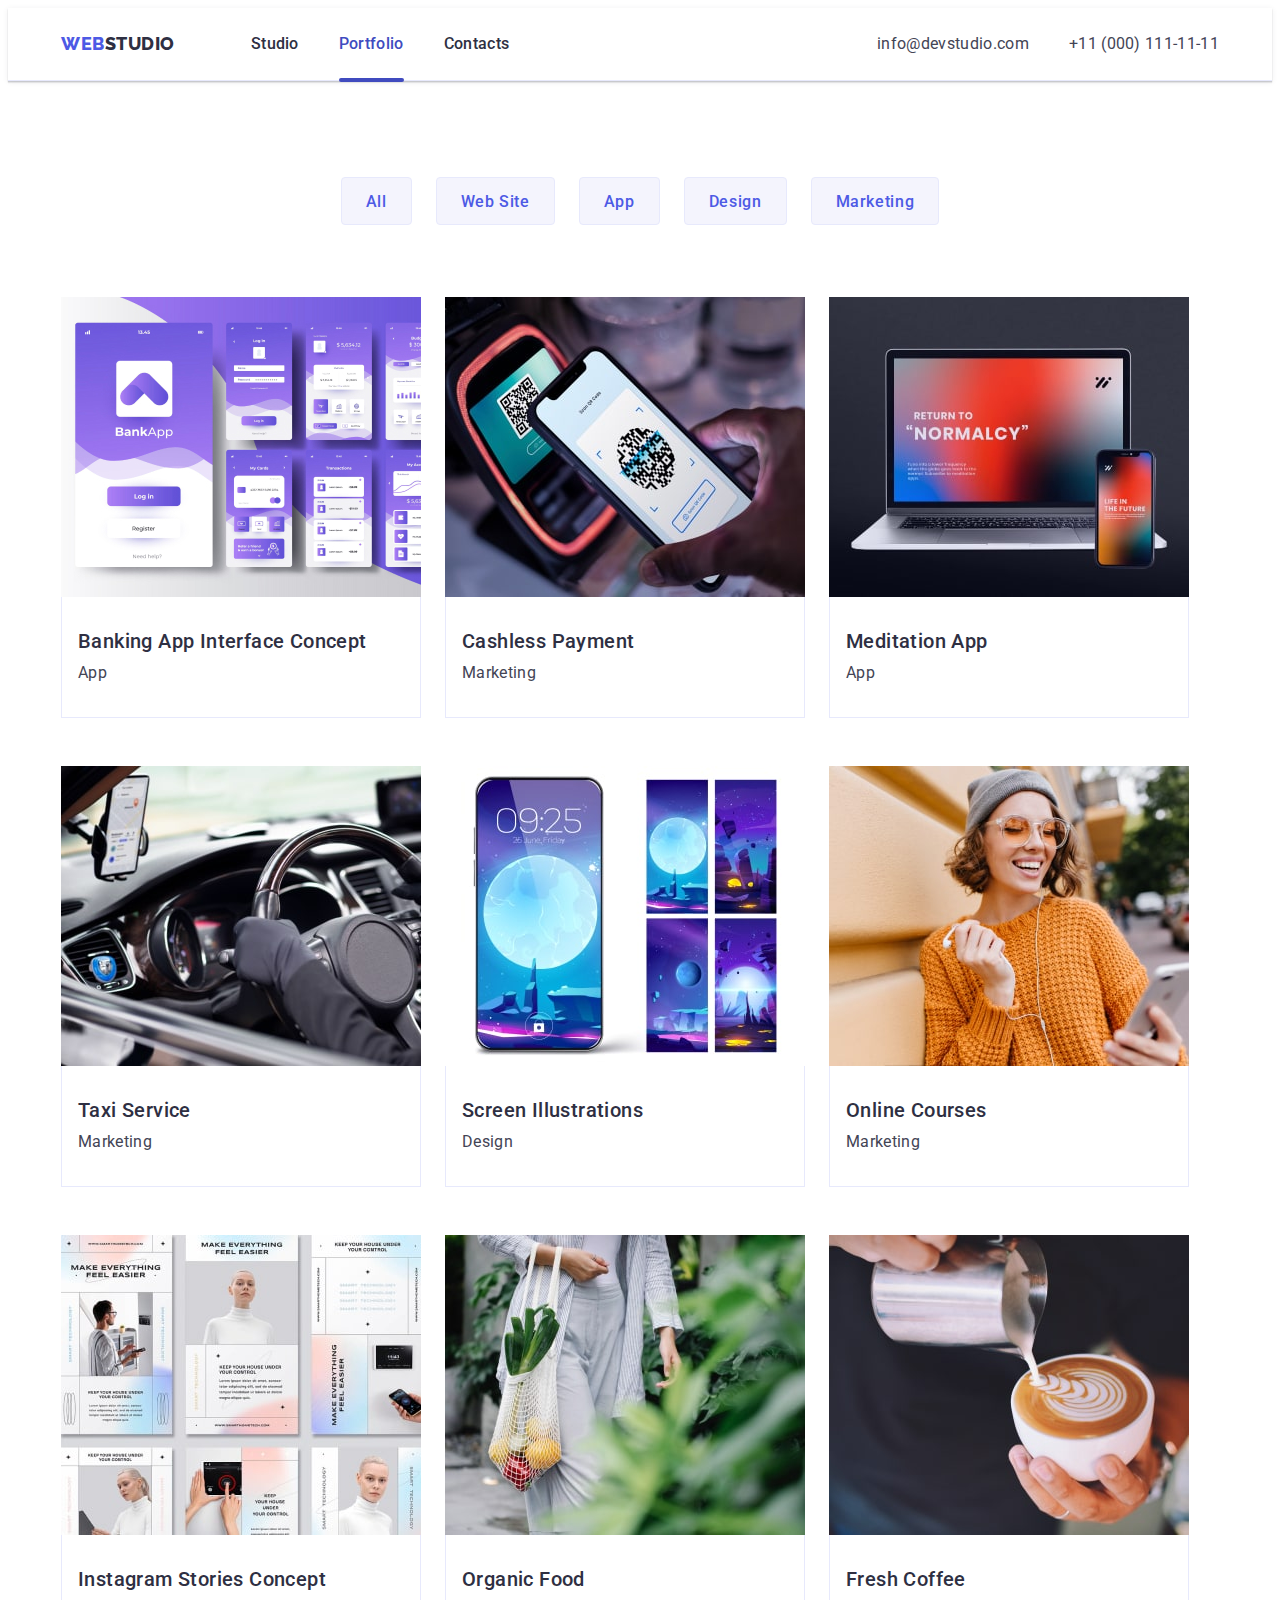
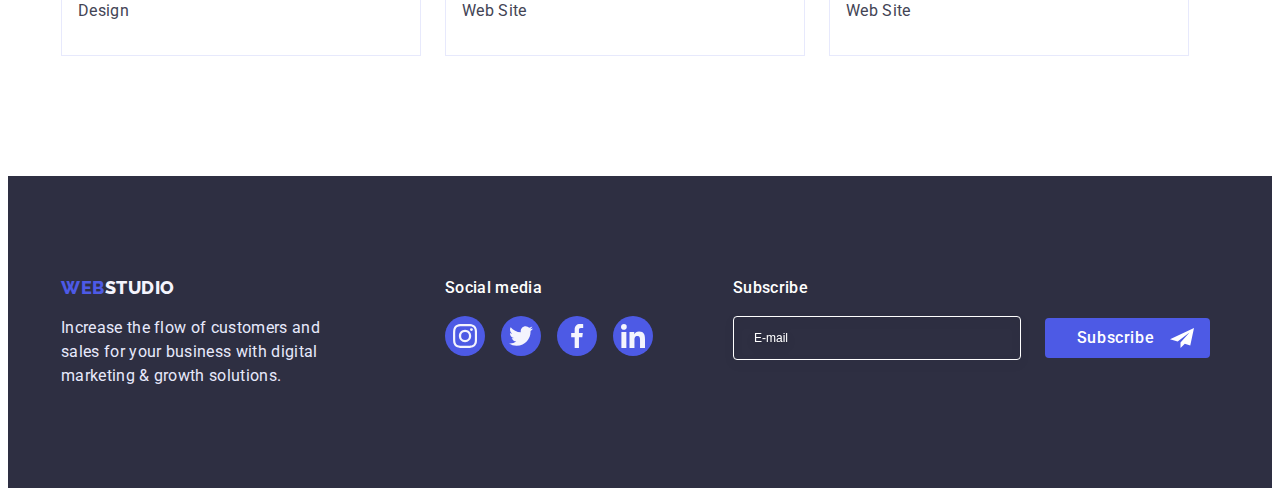
==== portfolio.html @ 446addfe "Initial commit" ====
<!DOCTYPE html>
<html lang="en">
<meta charset="UTF-8">
<meta http-equiv="X-UA-Compatible" content="IE=edge">
<meta name="viewport" content="width=device-width, initial-scale=1.0">
<link rel="preconnect" href="https://fonts.googleapis.com">
<link rel="preconnect" href="https://fonts.gstatic.com" crossorigin>
<link href="https://fonts.googleapis.com/css2?family=Raleway:wght@800&family=Roboto:wght@400;500;700;900&display=swap"
    rel="stylesheet">
<link rel="stylesheet" href="https://cdnjs.cloudflare.com/ajax/libs/modern-normalize/1.1.0/modern-normalize.min.css"
    integrity="sha512-wpPYUAdjBVSE4KJnH1VR1HeZfpl1ub8YT/NKx4PuQ5NmX2tKuGu6U/JRp5y+Y8XG2tV+wKQpNHVUX03MfMFn9Q=="
    crossorigin="anonymous" referrerpolicy="no-referrer" />
<link rel="stylesheet" href="./css/styles.css">
<title>Document</title>
</head>
<body>

<!-- HEADER -->
<header class="header">
    <div class="container header-container">
        <nav class="header-nav">
            <a class="header-logo link" href="./index.html">Web<span class="header-logo-hi">Studio</span></a>
            <ul class="header-list list">
                <li><a class="header-item link" href="./index.html">Studio</a> </li>
                <li><a class="header-item current color link" href="./portfolio.html">Portfolio</a> </li>
                <li><a class="header-item link" href="">Contacts</a> </li>
            </ul>
        </nav>

        <address class="header-address">
            <ul class="header-address-link list">
                <li><a class="header-item-adress link" href="mailto:info@devstudio.com">info@devstudio.com</a></li>
                <li><a class="header-item-adress link" href="tel:+110001111111">+11 (000) 111-11-11</a></li>
            </ul>
        </address>
    </div>
</header>
    <main>
        <section class="portfolio"> 
            <div class="container">
            <h1 class="visually-hidden">Portfolio</h1>
        
<!-- BUTTON PORTFOLIO -->
            <ul class="filter-but  list">
                <li><button class="portfolio-button" type="button">All</button></li>
                <li><button class="portfolio-button" type="button">Web Site</button></li>
                <li><button class="portfolio-button" type="button">App</button></li>
                <li><button class="portfolio-button" type="button">Design</button></li>
                <li><button class="portfolio-button" type="button">Marketing</button></li>
            </uL>
   
<!-- SECTION PORTFOLIO  -->
            <ul class="section-portfolio  list">
                <li class="portfolio-list">
                    <a href="#" class="portfolio-cards-link link">
                        <div class="portfolio-wrap">
                            <img src="./images/portfolio/banking_app.jpg" alt="Banking App" width="360" height="300">
                                <p class="portfolio-cover-text">
                                    14 Stylish and User-Friendly App Design Concepts · Task Manager App · Calorie Tracker App · Exotic Fruit Ecommerce
                                    App ·
                                    Cloud Storage App
                                </p>
                        </div>
                        <div class="portfolio-cards">
                            <h2 class="portfolio-sub subtitle">Banking App Interface Concept</h2>
                            <p class="portfolio-txt text">App</p>
                            </div>
                    </a>
                </li>
                <li class="portfolio-list">
                    <a href="#" class="portfolio-cards-link link">
                        <div class="portfolio-wrap">
                            <img src="./images/portfolio/cashless.jpg" alt="Cashless Payment" width="360" height="300">
                                <p class="portfolio-cover-text">
                                    14 Stylish and User-Friendly App Design Concepts · Task Manager App · Calorie Tracker App · Exotic Fruit Ecommerce
                                    App ·
                                    Cloud Storage App
                                </p>
                        </div>
                        <div class="portfolio-cards">
                            <h2 class="portfolio-sub subtitle">Cashless Payment</h2>
                            <p class="portfolio-txt text">Marketing</p>
                        </div>
                    </a>
                </li>
                <li class="portfolio-list">
                    <a href="#" class="portfolio-cards-link link">
                        <div class="portfolio-wrap">
                    <img src="./images/portfolio/meditaion_app.jpg" alt="Meditation App" width="360" height="300">
                    <p class="portfolio-cover-text">
                        14 Stylish and User-Friendly App Design Concepts · Task Manager App · Calorie Tracker App · Exotic Fruit Ecommerce
                        App ·
                        Cloud Storage App
                    </p>
                    </div>
                    <div class="portfolio-cards">
                    <h2 class="portfolio-sub subtitle">Meditation App</h2> 
                    <p class="portfolio-txt text">App</p>
                    </div>
                    </a>
                </li>
                <li class="portfolio-list">
                    <a href="#" class="portfolio-cards-link link">
                        <div class="portfolio-wrap">
                    <img src="./images/portfolio/taxi_service.jpg" alt="Taxi Service" width="360" height="300">
                    <p class="portfolio-cover-text">
                        14 Stylish and User-Friendly App Design Concepts · Task Manager App · Calorie Tracker App · Exotic Fruit Ecommerce
                        App ·
                        Cloud Storage App
                    </p>
                    </div>
                    <div class="portfolio-cards">
                    <h2 class="portfolio-sub subtitle">Taxi Service</h2>
                    <p class="portfolio-txt text">Marketing</p>
                    </div>
                    </a>
                </li>
                <li class="portfolio-list">
                    <a href="#" class="portfolio-cards-link link">
                        <div class="portfolio-wrap">
                    <img src="./images/portfolio/screen_lllustrations.jpg" alt="Screen Illustrations" width="360" height="300">
                    <p class="portfolio-cover-text">
                        14 Stylish and User-Friendly App Design Concepts · Task Manager App · Calorie Tracker App · Exotic Fruit Ecommerce
                        App ·
                        Cloud Storage App
                    </p>
                    </div>
                    <div class="portfolio-cards">
                    <h2 class="portfolio-sub subtitle">Screen Illustrations</h2>
                    <p class="portfolio-txt text">Design</p>
                    </div>
                    </a>
                </li>
                <li class="portfolio-list">
                    <a href="#" class="portfolio-cards-link link">
                        <div class="portfolio-wrap">
                    <img src="./images/portfolio/online_courses.jpg" alt="Online Courses" width="360" height="300">
                    <p class="portfolio-cover-text">
                        14 Stylish and User-Friendly App Design Concepts · Task Manager App · Calorie Tracker App · Exotic Fruit Ecommerce
                        App ·
                        Cloud Storage App
                    </p>
                    </div>
                    <div class="portfolio-cards">
                    <h2 class="portfolio-sub subtitle">Online Courses</h2>
                    <p class="portfolio-txt text">Marketing</p>
                    </div>
                    </a>
                </li>
                <li class="portfolio-list">
                    <a href="#" class="portfolio-cards-link link">
                        <div class="portfolio-wrap">
                    <img src="./images/portfolio/instagram_stories.jpg" alt="Instagram Stories" width="360" height="300">
                    <p class="portfolio-cover-text">
                        14 Stylish and User-Friendly App Design Concepts · Task Manager App · Calorie Tracker App · Exotic Fruit Ecommerce
                        App ·
                        Cloud Storage App
                    </p>
                    </div>
                    <div class="portfolio-cards">
                    <h2 class="portfolio-sub subtitle">Instagram Stories Concept</h2>
                    <p class="portfolio-txt text">Design</p>
                    </div>
                    </a>
                </li>
                <li class="portfolio-list">
                    <a href="#" class="portfolio-cards-link link">
                        <div class="portfolio-wrap">
                    <img src="./images/portfolio/organic_food.jpg" alt="Organic Food" width="360" height="300">
                    <p class="portfolio-cover-text">
                        14 Stylish and User-Friendly App Design Concepts · Task Manager App · Calorie Tracker App · Exotic Fruit Ecommerce
                        App ·
                        Cloud Storage App
                    </p>
                    </div>
                    <div class="portfolio-cards">
                    <h2 class="portfolio-sub subtitle">Organic Food</h2>
                    <p class="portfolio-txt text">Web Site</p>
                    </div>
                    </a>
                </li>
                <li class="portfolio-list">
                    <a href="#" class="portfolio-cards-link link">
                        <div class="portfolio-wrap">
                    <img src="./images/portfolio/fresh_coffee.jpg" alt="Fresh Coffee" width="360" height="300">
                    <p class="portfolio-cover-text">
                        14 Stylish and User-Friendly App Design Concepts · Task Manager App · Calorie Tracker App · Exotic Fruit Ecommerce
                        App ·
                        Cloud Storage App
                    </p>
                    </div>
                    <div class="portfolio-cards">
                    <h2 class="portfolio-sub subtitle">Fresh Coffee</h2>
                    <p class="portfolio-txt text">Web Site</p>
                    </div>
                    </a>
                </li>
            </ul>
        </div>
    </section>
    </main>

<!-- FOOTER -->
<footer class="footer link ">
    <section class="footer-list container">
        <div class="footer-left">
            <a class="footer-logo link" href="./index.html">Web<span class="footer-logo-hi">Studio</span></a>
            <p class="footer-text">Increase the flow of customers and sales for your business with digital marketing &
                growth solutions.</p>
        </div>

        <div class="footer-soc">
            <h3 class="footer-soc-taitel subtitle"> Social media </h3>
            <ul class="footer-soc-list list">
                <li class="footer-soc-item">
                    <a href="" class="footer-soc-link link">
                        <svg width="24" height="24" class="footer-soc-icon">
                            <use href="./images/svg/symbol-defs.svg#icon-instagram"></use>
                        </svg>
                    </a>
                </li>
                <li class="footer-soc-item">
                    <a href="" class="footer-soc-link link">
                        <svg width="24" height="24" class="footer-soc-icon">
                            <use href="./images/svg/symbol-defs.svg#icon-twitter"></use>
                        </svg>
                    </a>
                </li>
                <li class="footer-soc-item">
                    <a href="" class="footer-soc-link link">
                        <svg width="24" height="24" class="footer-soc-icon">
                            <use href="./images/svg/symbol-defs.svg#icon-facebook"></use>
                        </svg>
                    </a>
                </li>
                <li class="footer-soc-item">
                    <a href="" class="footer-soc-link link">
                        <svg width="24" height="24" class="footer-soc-icon">
                            <use href="./images/svg/symbol-defs.svg#icon-linkedin"></use>
                        </svg>
                    </a>
                </li>
            </ul>
        </div>

        <div class="footer-subscribe">
            <h3 class="footer-soc-taitel subtitle"> Subscribe </h3>
            <form class="footer-form">
                <input class="footer-input" type="email" name="email" placeholder="E-mail" />

                <button class="footer-btn-sub" type="button">Subscribe
                    <svg width="24" height="24" class="footer-sub-icon">
                        <use href="./images/svg/symbol-defs.svg#icon-Subscribe"></use>
                    </svg>

                </button>
            </form>
        </div>
    </section>
</footer>

</body>
</html>
---- css/styles.css ----
:root{
    --tex-color:#434455;
    --title-color:#2e2f42;
    --background-color: #FFFFFF;
    --hero-titel: #FFFFFF;
    --portfolio-bg-focus: #FFFFFF;
    --hero-bg-text: #FFFFFF;
    --subtitle-color: #2e2f42;
    --header-logo-hi: #2e2f42;
    --header-item: #2e2f42;
    --background-color-hero: #2e2f42;
    --background-color-footer: #2e2f42;
    --ocean-color: #404bbf;
    --iris-color: #4D5AE5;
    --cornflower: #E7E9FC;
    --cloud: #f4f4fd;

}

.container{
    width: 1158px;
    padding-left: 15px;
    padding-right: 15px;
    margin: 0 auto;
}

h1,
h2,
h3,
h4,
h5,
h6,
p {
    margin: 0;
}

img {
    display: block;
    max-width: 100%;
    height: auto;
}

ul {
    margin: 0;
    padding-left: 0;
}

.visually-hidden {
    position: absolute;
    width: 1px;
    height: 1px;
    margin: -1px;
    border: 0;
    padding: 0;
    white-space: nowrap;
    clip-path: inset(100%);
    clip: rect(0 0 0 0);
    overflow: hidden;
}


body {
    font-family: 'Roboto', sans-serif;
    color: var(--tex-color);
    background-color: var(--background-color);    
}

/************ WEB SAITE ************/

/*********** STYLES TEXT***********/
.subtitle {
    font-weight: 500;
    font-size: 20px;
    line-height: 1.2;
    letter-spacing: 0.02em;
    color:var(--subtitle-color);
}

/* ПАРАГРАФ!!! */
.text { 
    font-size: 16px;
    line-height: 24px;
    letter-spacing: 0.02em;
    color: #434455;
}
/* ****** */

/* ЗАГОЛОВОК */
.title {
    font-weight: 700;
    font-size: 36px;
    line-height: 1.11;
    text-align: center;
    letter-spacing: 0.02em;
    text-transform: capitalize;
    color: var(--title-color);
}
/* ****** */

.list {
    list-style: none;
    display: flex;
    align-items: center;
}

.link {
    color: inherit;
    text-decoration: none;
}


/*********** HEADER ***********/
.header{
    padding-top: 24px;
    padding-bottom: 24px;
    border-bottom: 1px solid var(--cornflower);
    box-shadow: 0px 2px 1px rgba(46, 47, 66, 0.08), 0px 1px 1px rgba(46, 47, 66, 0.16), 0px 1px 6px rgba(46, 47, 66, 0.08);
}
.header-container {
    display: flex;
    align-items: center;
}
.header-list{
    gap: 40px;
}

.header-nav {
    display: flex;
    align-items: center;
    margin-right: auto;
}

.header-logo{
    margin-right: 76px;
}

.header-logo { 
    font-family: "Raleway", sans-serif;
    font-weight: 800;
    font-size: 18px;
    line-height: 1.33;
    letter-spacing: 0.03em;
    text-transform: uppercase;
    color: var(--iris-color);
    text-decoration: none;
}


.header-logo-hi {
    color: var(--header-logo-hi)
}
.header-item::after {
    content: "";
    position: absolute;
    top: 44px;
    left: 0;
    height: 4px;
    width: 100%;
    background-color: var(--ocean-color);
    border-radius: 2px;
    transform: scaleX(0);
    
    transition: 250ms cubic-bezier(0.4, 0, 0.2, 1);
}

.header-item {
    font-weight: 500;
    font-size: 16px;
    line-height: 1.5;
    letter-spacing: 0.02em;
    color: var(--header-item);
    position: relative;
    transition: color 250ms cubic-bezier(0.4, 0, 0.2, 1);
}

.header-item:hover::after,
.header-item:focus::after {
    transform: scaleX(1);
    transition: 250ms cubic-bezier(0.4, 0, 0.2, 1);
}
/* !!!!!!!!!!!!!!!!!!!!!!!!! */

.header-item:hover,
.header-item:focus {
    color: var(--ocean-color);

}
.header-item.current::after{
    transform: scaleX(1);
}

.header-item.color {
    color:var(--ocean-color)
}

.header-address {
    font-style: normal;
    color: var(--tex-color);
}

.header-item-adress{
    font-size: 16px;
    line-height: 1.5;
    letter-spacing: 0.02em;
    color: var(--tex-color);
    transition: color 250ms cubic-bezier(0.4, 0, 0.2, 1);
}


.header-item-adress:hover,
.header-item-adress:focus {
    font-style: normal;
    color: var(--ocean-color);

}
.header-address-link{
    gap: 40px;
}

/*********** PAGEST INDEX ***********/
/*********** SECTION_1_HERO ***********/

.hero {
  
    align-items: center;
    justify-content: center;
    background-repeat: no-repeat;
    background-position: center;
    background-size: auto 600px; /* або background-size: contain; */
    width: 100%;
    max-width: 1440px; /* максимальна ширина контейнера */
    margin: 0 auto; /* вирівнювання по центру */
    text-align: center;
    padding-top: 188px;
    padding-bottom: 188px;
    background-image: url(../images/Dark-bg.png), url(../images/people-office.png);
}
.hero-title{
    font-weight: 700;
    font-size: 56px;
    line-height: 1.07;
    text-align: center;
    letter-spacing: 0.02em;
    color: var(--hero-titel);
    
    margin-bottom: 48px;
}
/*********** BUTTON_HERO ***********/
.hero-button{
    display: inline-block;
    border-radius: 4px;
    padding: 16px 32px;
    min-width: 169px;
    min-height: 56px;
    border: 1px solid transparent;
    box-shadow: 0px 4px 4px rgba(0, 0, 0, 0.15);

    background-color: var(--iris-color);
    cursor: pointer;
    font-family: inherit;
    font-style: normal;
    font-weight: 500;
    font-size: 16px;
    line-height: 1.5;
    letter-spacing: 0.04em;
    color: var(--hero-bg-text);
    transition: background-color 250ms cubic-bezier(0.4, 0, 0.2, 1);
}

.hero-button:hover,
.hero-button:focus { 
    background-color: var(--ocean-color);

}


/*********** SECTION_2_STRATEGY ***********/
.strategy{
    padding-top: 120px;  
} 

.strategy-item{
    flex-direction: row;
    flex-basis: calc((100% - 3 * 24) / 4);
}
/*********** icon_strategy ***********/
.strategy-item::before{
    display: block;
    content: "";
    height: 112px;
   
    background-size: 64px;
    background-repeat: no-repeat;
    background-position: center;
    background-color: var(--cloud);
}
.icon-antenna::before{
    background-image: url(../images/svg/antenna.svg);
}
.icon-clock::before{
    background-image:  url(../images/svg/clock.svg);
}

.icon-diagram::before {
    background-image: url(../images/svg/diagram.svg);
}

.icon-astronaut::before {
    background-image: url(../images/svg/astronaut.svg);
}

.strategy-sub{
    min-width: 264px;
    align-items: baseline;
    gap: 24px;  
    margin-top: 8px;
}
.stratrgy-li{
    min-width: 264px;
    align-items: baseline;
    gap: 24px;
}

.strategy-txt{
    margin-top: 8px;
}

/*********** SECTION_3_STRATEGY ***********/
.doing{
    padding-top: 120px;
    padding-bottom: 120px;
}

.doing-list{
    list-style: none;
    margin-top: 72px;
    display: flex;
    gap: 24px;    
}


/*********** SECTION_4_TEAM ***********/
.team{
    background-color: var(--cloud);
    padding-top: 120px;
    padding-bottom: 120px;    
}

.team-company{
    margin-top: 72px;
    display: flex;
    gap: 24px;
    align-items: baseline;
    
}

.team-people{
    background-color: var(--background-color);
    text-align: center;
    border-radius: 0px 0px 4px 4px;
    box-shadow: 0px 1px 6px rgba(46, 47, 66, 0.08), 0px 1px 1px rgba(46, 47, 66, 0.16), 0px 2px 1px rgba(46, 47, 66, 0.08);
      
}
.team-item{
    padding-top: 32px;
    padding-bottom: 32px;
}

.team-sub{
    align-items: baseline;
}
.team-tex{
    margin-top: 8px;
    align-items: baseline;
}

.team-soc-list {
    display: flex;
    justify-content: center;
    gap:24px;
    margin-top: 8px;
}

.team-soc-item {
    width: 40px;
    height: 40px;
    
}

.team-soc-link {
    width: 100%;
    height: 100%;
    border-radius: 50%;
    background-color: var(--iris-color);
    display: flex;
    align-items: center;
    justify-content: center;
    transition: background-color 250ms cubic-bezier(0.4, 0, 0.2, 1);
}

.team-soc-link:hover,
.team-soc-link:focus {
    background-color: var(--ocean-color);
    
}

/*********** Customers ***********/
.customers {
    padding-top: 120px;
    padding-bottom: 120px;
}

.customers-list {
    margin-top: 72px;
    display: flex;
    justify-content: center;
    align-items: center;
    gap: 24px;
}


.customers-link {
    display: flex;
    justify-content: center;
    align-items: center;
    width: 100%;
    height: 100%;

    border: 1px solid #8E8F99;
    border-radius: 4px;
    fill: #8E8F99;
    transition: fill 250ms cubic-bezier(0.4, 0, 0.2, 1), 
    border-color 250ms cubic-bezier(0.4, 0, 0.2, 1);
}

.customers-link:hover,
.customers-link:focus {
    border-color: var(--ocean-color);
    fill: var(--ocean-color);
}

.customers-item {
    width: 168px;
    height: 88px;
}


/*********** PAGEST PORTFOLIO ***********/
/*********** BUTTON PORTFOLIO ***********/
.portfolio-filter{
    margin-top: 96px;
   
}
.filter-but{
    
    display: flex;
    justify-content: center;
    align-items: center;
    gap: 24px;
    
}
.portfolio-button {
    font-family: inherit;
    font-style: normal;
    font-weight: 500;
    font-size: 16px;
    line-height: 1.5;
    text-align: center;
    letter-spacing: 0.04em;
    cursor: pointer;
    background-color: var(--cloud);
    color: var(--iris-color);

    padding: 12px 24px;
    height: 48px;
    border: 1px solid var(--cornflower);
    border-radius: 4px;
    transition: background-color 250ms cubic-bezier(0.4, 0, 0.2, 1),
            color 250ms cubic-bezier(0.4, 0, 0.2, 1),
            border-color 250ms cubic-bezier(0.4, 0, 0.2, 1),
            box-shadow 250ms cubic-bezier(0.4, 0, 0.2, 1);
}

.portfolio-button:hover,
.portfolio-button:focus {
    background-color: var(--ocean-color);
    color: var(--portfolio-bg-focus);
    border-color: transparent;
    box-shadow: 0px 3px 1px rgba(0, 0, 0, 0.1), 0px 2px 1px rgba(0, 0, 0, 0.08), 0px 2px 2px rgba(0, 0, 0, 0.12); 
}

/*********** SECTION PORTFOLIO ***********/
.portfolio{
    padding-top: 96px;
    padding-bottom: 120px;  
}

.section-portfolio{
    margin-top: 72px;
    display: flex;
    flex-wrap: wrap;
    row-gap: 48px;
    column-gap: 24px;
}
.portfolio-cards-link {
    display: block;
    transition: box-shadow 250ms cubic-bezier(0.4, 0, 0.2, 1);
}

.portfolio-cards-link:hover .portfolio-cover-text{
    transform: translateY(0);
}


.portfolio-cards-link:hover,
.portfolio-cards-link:focus {
     
    box-shadow: 0px 1px 6px rgba(46, 47, 66, 0.08),
        0px 1px 1px rgba(46, 47, 66, 0.16),
        0px 2px 1px rgba(46, 47, 66, 0.08)
}

.portfolio-cards{
    border-right: 1px solid var(--cornflower);
    border-bottom: 1px solid var(--cornflower);
    border-left: 1px solid var(--cornflower);
    padding: 32px 16px;
    
}

.portfolio-txt{
    margin-top: 8px;
}

.portfolio-wrap{
    position: relative;
    overflow: hidden;
}

.portfolio-cover-text {
    position: absolute;
    width: 360px;
    height: 300px;
    left: 0px;
    top: 0;

    padding-top: 40px;
    padding: 32px;
    font-size: 16px;
    line-height: 1.5;
    color: var(--cloud);
    background-color: var(--iris-color);
    height: 100%;

    transform: translateY(100%);
    transition: transform 250ms cubic-bezier(0.4, 0, 0.2, 1);
}


/*********** FOOTER ***********/
.footer {
    background-color: var(--background-color-footer);
    padding-top: 100px;
    padding-bottom: 100px;
    
}   

.footer-logo {
    font-family: "Raleway", sans-serif;
    font-weight: 800;
    font-size: 18px;
    line-height: 1.33;
    letter-spacing: 0.03em;
    text-transform: uppercase;
    color: var(--iris-color);
}

.footer-text {
    font-size: 16px;
    line-height: 1.5;
    letter-spacing: 0.02em;
    color: var(--cornflower);

    margin-top: 16px;
    width: 264px;
    height: 72px;
}

.footer-logo-hi {
    color: var(--cloud);
}
.footer-list{
    display: flex;
    
}
.footer-soc-taitel{
    font-family: 'Roboto', sans-serif;
    font-style: normal;
    font-weight: 500;
    font-size: 16px;
    line-height: 1.5;
    color: #FFFFFF;
}

.footer-soc{
    margin-left: 120px;
}
/***** footer-subscribe *****/
.footer-subscribe{
    margin-left: 80px; 
}
.footer-form{
    margin-top: 16px;
    display: flex;
    justify-content: center;
    align-items: center;
    gap: 24px;
}

.footer-input {
    width: 264px;
    height: 40px;
    border: 1px solid white;
    border-radius: 4px;
    
    padding-left: 20px;
    font-size: 12px;
    line-height: 2;
    color: white;
    background-color: transparent;
    filter: drop-shadow(0px 4px 4px rgba(0, 0, 0, 0.15));
    outline: transparent;
   
}

.footer-input::placeholder {
    font-size: 12px;
    color: white;
}



.footer-btn-sub{
    display: flex;
        align-items: center;
        justify-content: center;
        gap: 16px;

    border-radius: 4px;
    padding: 8px;
    width: 165px;
    height: 40px;
    padding-left: 24px;
    border: 1px solid transparent;

    font-family: inherit;
    font-style: normal;
    font-weight: 500;
    font-size: 16px;
    line-height: 1.5;
    text-align: center;
    letter-spacing: 0.04em;
    cursor: pointer;

    background-color: var(--iris-color);
    color: white;
    transition: background-color 250ms cubic-bezier(0.4, 0, 0.2, 1);
}

 .footer-btn-sub:hover,
 .footer-btn-sub:focus {
     background-color: #31D0AA;

 }


.footer-sub-icon{
    fill: white;  
}

.footer-soc-list{
    display: flex;
    align-items: center;
    justify-content: center;
    margin-top: 16px;
    gap: 16px;
}

.footer-soc-item{
    width: 40px;
    height: 40px;
   
}
.footer-soc-link {
  
    width: 100%;
    height: 100%;
    border-radius: 50%;
    background-color: var(--iris-color);
    display: flex;
    align-items: center;
    justify-content: center;
    transition: background-color 250ms cubic-bezier(0.4, 0, 0.2, 1);
}
.footer-soc-link:hover,
.footer-soc-link:focus{
    background-color: #31D0AA;

}

/*********** MODAL ***********/
.backdrop{
    position: fixed;
    top: 0;
    width: 100%;
    height: 100%;
    background: rgba(46, 47, 66, 0.4);
    transition: opacity 250ms cubic-bezier(0.4, 0, 0.2, 1), visibility 250ms cubic-bezier(0.4, 0, 0.2, 1);
}
.modal {
    width: 408px;
    min-height: 576px;
    background-color: #FCFCFC;
    border-radius: 4px;

    position: absolute;
    top: 50%;
    left: 50%;
    transform: translate(-50%, -50%) scale(1);
    transition: translate 250ms cubic-bezier(0.4, 0, 0.2, 1);
    padding: 72px 24px 24px;

}

.backdrop.is-hidden .modal{
    transform: translate(-50%, -50%) scale(0);
}

.button-modal {
    position: absolute;
    top: 24px;
    right: 24px;
    
    display: flex;
    justify-content: center;
    align-items: center;

    width: 24px;
    height: 24px;
    cursor: pointer;

    border-radius: 50%;
    box-sizing: border-box;
    background: #E7E9FC;
    border: 1px solid rgba(0, 0, 0, 0.1);

    margin-left: auto;
    transition: background-color 250ms cubic-bezier(0.4, 0, 0.2, 1),
                border-color 250ms cubic-bezier(0.4, 0, 0.2, 1);
                
    
}   
.button-modal:hover,
.button-modal:focus {
    background-color: var(--ocean-color);
    border-color: transparent;

   
}

.button-modal:hover,
.button-modal:focus {
    fill: #FFFFFF;
}

.button-close {
    transition: fill 250ms cubic-bezier(0.4, 0, 0.2, 1);
}

.button-close:hover,
.button-moclosedal {
    fill: #FFFFFF;
}

.is-hidden{
    opacity: 0;
    visibility: hidden;
    pointer-events: none;
}

.modal-titel{
    font-size: 16px;
    font-weight: 500;
    line-height: 1.5;
    color: #2E2F42;
    text-align: center;
    margin-bottom: 16px;

}


.modal-form{

}

.modal-input{
    width: 100%;
    height: 40px;
    border: 1px solid rgba(46, 47, 66, 0.4);
    border-radius: 4px;
    font-size: 12px;
    padding-left: 38px;
    outline: transparent;
    letter-spacing: 0.04em;
    color: #2E2F42;
    transition: fill 250ms cubic-bezier(0.4, 0, 0.2, 1),
                border-color 250ms cubic-bezier(0.4, 0, 0.2, 1);
    background-color: transparent;
}

.modal-input-icon {
    position: absolute;
    left: 16px;
    top: 50%;
    transform: translateY(-50%);
}

.modal-input:focus{
    border-color: var(--iris-color);
 
}

.modal-input:focus + .modal-input-icon {
    fill: var(--iris-color);

  
}



.modal-input::placeholder {
    font-size: 12px;
    color: rgba(46, 47, 66, 0.4);
    letter-spacing: 0.04em;
}

.modal-label-tex{
    display: block;
    font-size: 12px;
    margin-top: 8px;
    letter-spacing: 0.01em;
    color: #8E8F99;
}

.modal-label-name{
    display: block;
    font-size: 12px;
    letter-spacing: 0.01em;
    color: #8E8F99;
}

.input-wrap{
    display: block;
    position: relative;
    margin-top: 4px;
}

.modal-textarea{
    width: 100%;
    height: 120px;
    border: 1px solid rgba(46, 47, 66, 0.4);
    border-radius: 4px;;
    background-color: transparent;
    resize: none;
    
    font-size: 12px;
    display: block;
    padding-left: 16px;
    margin-top: 8px;
    outline: transparent;
    letter-spacing: 0.04em;
    color: #2E2F42;
    transition: border-color 250ms cubic-bezier(0.4, 0, 0.2, 1);
}      

.modal-textarea:focus{
    border-color: var(--iris-color);
}

.modal-textarea::placeholder {
    font-size: 12px;
    color: rgba(46, 47, 66, 0.4);
    letter-spacing: 0.04em;
}

.modal-label-check {
    display: block;
    font-size: 12px;
    margin-top: 16px;
    letter-spacing: 0.01em;
    color: #8E8F99;
}

.check-text{
    display: flex;
    /* margin-top: 16px; */
    gap: 8px;  
}

.check-text::before{
    content:'';
    width: 16px;
    height: 16px;
    border-radius: 2px;
    border: 1px solid rgba(46, 47, 66, 0.4);
    display: block;
}

.modal-check:checked + .check-text::before {
    background-color: var(--ocean-color);
    border: none;
    background-image: url(../images/svg/vector.svg);
    background-repeat: no-repeat;
    background-position: center;
}

.modal-label-button {

    align-items: center;
    justify-content: center;
    background-repeat: no-repeat;
    background-position: center;
    text-align: center;
    margin-top: 24px;

}



.modal-button {
    display: inline-block;
    border-radius: 4px;
    padding: 16px 32px;
    min-width: 169px;
    min-height: 56px;
    border: 1px solid transparent;
    box-shadow: 0px 4px 4px rgba(0, 0, 0, 0.15);

    background-color: var(--iris-color);
    cursor: pointer;
    font-family: inherit;
    font-style: normal;
    font-weight: 500;
    font-size: 16px;
    line-height: 1.5;
    letter-spacing: 0.04em;
    color: var(--hero-bg-text);
    transition: background-color 250ms cubic-bezier(0.4, 0, 0.2, 1);
}

.modal-button:hover,
.modal-button:focus {
    background-color: var(--ocean-color);

}
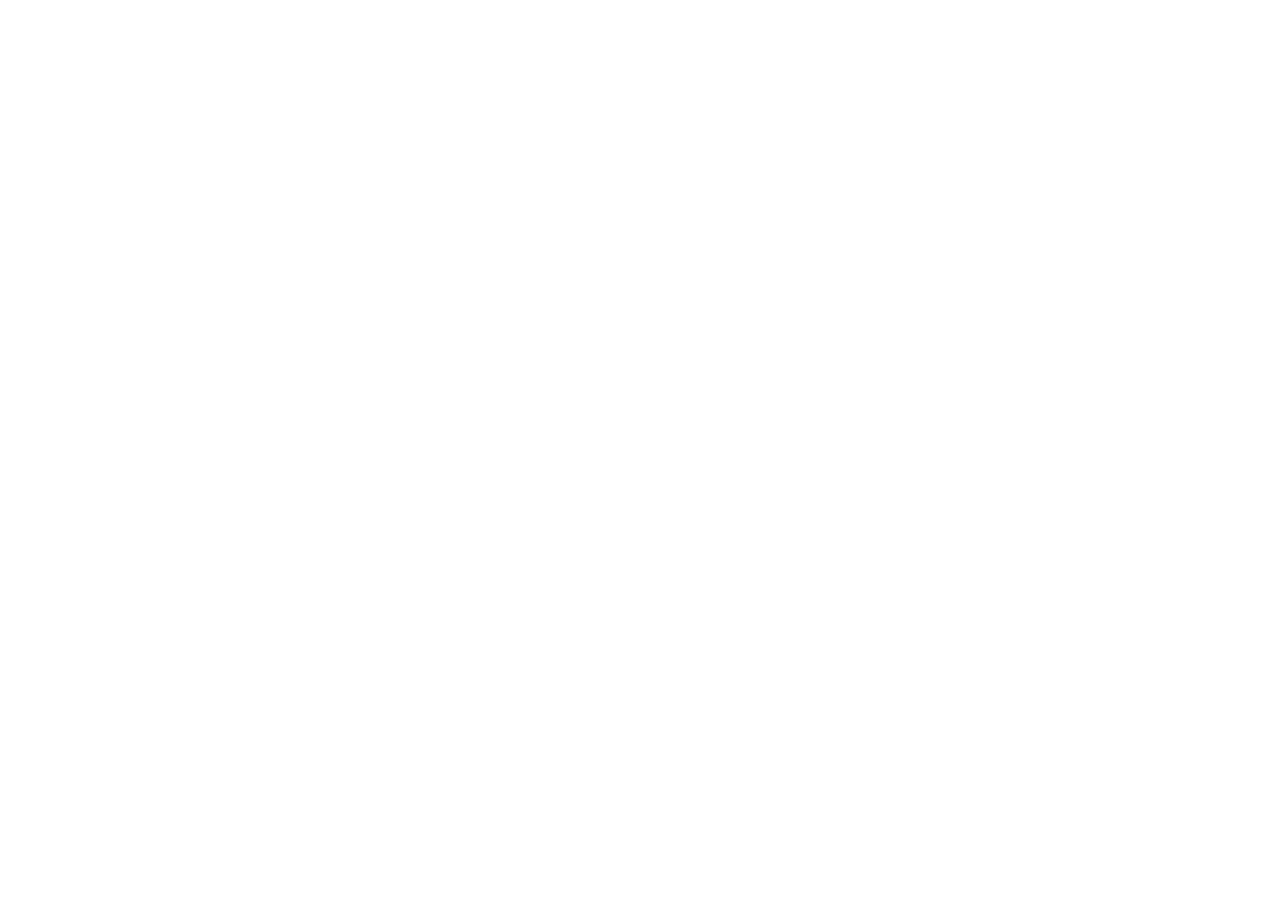
==== commit 171ef6dd: "Index pages" ====
--- a/portfolio.html
+++ b/portfolio.html
@@ -1,263 +1,12 @@
 <!DOCTYPE html>
 <html lang="en">
-<meta charset="UTF-8">
-<meta http-equiv="X-UA-Compatible" content="IE=edge">
-<meta name="viewport" content="width=device-width, initial-scale=1.0">
-<link rel="preconnect" href="https://fonts.googleapis.com">
-<link rel="preconnect" href="https://fonts.gstatic.com" crossorigin>
-<link href="https://fonts.googleapis.com/css2?family=Raleway:wght@800&family=Roboto:wght@400;500;700;900&display=swap"
-    rel="stylesheet">
-<link rel="stylesheet" href="https://cdnjs.cloudflare.com/ajax/libs/modern-normalize/1.1.0/modern-normalize.min.css"
-    integrity="sha512-wpPYUAdjBVSE4KJnH1VR1HeZfpl1ub8YT/NKx4PuQ5NmX2tKuGu6U/JRp5y+Y8XG2tV+wKQpNHVUX03MfMFn9Q=="
-    crossorigin="anonymous" referrerpolicy="no-referrer" />
-<link rel="stylesheet" href="./css/styles.css">
-<title>Document</title>
+<head>
+    <meta charset="UTF-8">
+    <meta http-equiv="X-UA-Compatible" content="IE=edge">
+    <meta name="viewport" content="width=device-width, initial-scale=1.0">
+    <title>Document</title>
 </head>
 <body>
-
-<!-- HEADER -->
-<header class="header">
-    <div class="container header-container">
-        <nav class="header-nav">
-            <a class="header-logo link" href="./index.html">Web<span class="header-logo-hi">Studio</span></a>
-            <ul class="header-list list">
-                <li><a class="header-item link" href="./index.html">Studio</a> </li>
-                <li><a class="header-item current color link" href="./portfolio.html">Portfolio</a> </li>
-                <li><a class="header-item link" href="">Contacts</a> </li>
-            </ul>
-        </nav>
-
-        <address class="header-address">
-            <ul class="header-address-link list">
-                <li><a class="header-item-adress link" href="mailto:info@devstudio.com">info@devstudio.com</a></li>
-                <li><a class="header-item-adress link" href="tel:+110001111111">+11 (000) 111-11-11</a></li>
-            </ul>
-        </address>
-    </div>
-</header>
-    <main>
-        <section class="portfolio"> 
-            <div class="container">
-            <h1 class="visually-hidden">Portfolio</h1>
-        
-<!-- BUTTON PORTFOLIO -->
-            <ul class="filter-but  list">
-                <li><button class="portfolio-button" type="button">All</button></li>
-                <li><button class="portfolio-button" type="button">Web Site</button></li>
-                <li><button class="portfolio-button" type="button">App</button></li>
-                <li><button class="portfolio-button" type="button">Design</button></li>
-                <li><button class="portfolio-button" type="button">Marketing</button></li>
-            </uL>
-   
-<!-- SECTION PORTFOLIO  -->
-            <ul class="section-portfolio  list">
-                <li class="portfolio-list">
-                    <a href="#" class="portfolio-cards-link link">
-                        <div class="portfolio-wrap">
-                            <img src="./images/portfolio/banking_app.jpg" alt="Banking App" width="360" height="300">
-                                <p class="portfolio-cover-text">
-                                    14 Stylish and User-Friendly App Design Concepts · Task Manager App · Calorie Tracker App · Exotic Fruit Ecommerce
-                                    App ·
-                                    Cloud Storage App
-                                </p>
-                        </div>
-                        <div class="portfolio-cards">
-                            <h2 class="portfolio-sub subtitle">Banking App Interface Concept</h2>
-                            <p class="portfolio-txt text">App</p>
-                            </div>
-                    </a>
-                </li>
-                <li class="portfolio-list">
-                    <a href="#" class="portfolio-cards-link link">
-                        <div class="portfolio-wrap">
-                            <img src="./images/portfolio/cashless.jpg" alt="Cashless Payment" width="360" height="300">
-                                <p class="portfolio-cover-text">
-                                    14 Stylish and User-Friendly App Design Concepts · Task Manager App · Calorie Tracker App · Exotic Fruit Ecommerce
-                                    App ·
-                                    Cloud Storage App
-                                </p>
-                        </div>
-                        <div class="portfolio-cards">
-                            <h2 class="portfolio-sub subtitle">Cashless Payment</h2>
-                            <p class="portfolio-txt text">Marketing</p>
-                        </div>
-                    </a>
-                </li>
-                <li class="portfolio-list">
-                    <a href="#" class="portfolio-cards-link link">
-                        <div class="portfolio-wrap">
-                    <img src="./images/portfolio/meditaion_app.jpg" alt="Meditation App" width="360" height="300">
-                    <p class="portfolio-cover-text">
-                        14 Stylish and User-Friendly App Design Concepts · Task Manager App · Calorie Tracker App · Exotic Fruit Ecommerce
-                        App ·
-                        Cloud Storage App
-                    </p>
-                    </div>
-                    <div class="portfolio-cards">
-                    <h2 class="portfolio-sub subtitle">Meditation App</h2> 
-                    <p class="portfolio-txt text">App</p>
-                    </div>
-                    </a>
-                </li>
-                <li class="portfolio-list">
-                    <a href="#" class="portfolio-cards-link link">
-                        <div class="portfolio-wrap">
-                    <img src="./images/portfolio/taxi_service.jpg" alt="Taxi Service" width="360" height="300">
-                    <p class="portfolio-cover-text">
-                        14 Stylish and User-Friendly App Design Concepts · Task Manager App · Calorie Tracker App · Exotic Fruit Ecommerce
-                        App ·
-                        Cloud Storage App
-                    </p>
-                    </div>
-                    <div class="portfolio-cards">
-                    <h2 class="portfolio-sub subtitle">Taxi Service</h2>
-                    <p class="portfolio-txt text">Marketing</p>
-                    </div>
-                    </a>
-                </li>
-                <li class="portfolio-list">
-                    <a href="#" class="portfolio-cards-link link">
-                        <div class="portfolio-wrap">
-                    <img src="./images/portfolio/screen_lllustrations.jpg" alt="Screen Illustrations" width="360" height="300">
-                    <p class="portfolio-cover-text">
-                        14 Stylish and User-Friendly App Design Concepts · Task Manager App · Calorie Tracker App · Exotic Fruit Ecommerce
-                        App ·
-                        Cloud Storage App
-                    </p>
-                    </div>
-                    <div class="portfolio-cards">
-                    <h2 class="portfolio-sub subtitle">Screen Illustrations</h2>
-                    <p class="portfolio-txt text">Design</p>
-                    </div>
-                    </a>
-                </li>
-                <li class="portfolio-list">
-                    <a href="#" class="portfolio-cards-link link">
-                        <div class="portfolio-wrap">
-                    <img src="./images/portfolio/online_courses.jpg" alt="Online Courses" width="360" height="300">
-                    <p class="portfolio-cover-text">
-                        14 Stylish and User-Friendly App Design Concepts · Task Manager App · Calorie Tracker App · Exotic Fruit Ecommerce
-                        App ·
-                        Cloud Storage App
-                    </p>
-                    </div>
-                    <div class="portfolio-cards">
-                    <h2 class="portfolio-sub subtitle">Online Courses</h2>
-                    <p class="portfolio-txt text">Marketing</p>
-                    </div>
-                    </a>
-                </li>
-                <li class="portfolio-list">
-                    <a href="#" class="portfolio-cards-link link">
-                        <div class="portfolio-wrap">
-                    <img src="./images/portfolio/instagram_stories.jpg" alt="Instagram Stories" width="360" height="300">
-                    <p class="portfolio-cover-text">
-                        14 Stylish and User-Friendly App Design Concepts · Task Manager App · Calorie Tracker App · Exotic Fruit Ecommerce
-                        App ·
-                        Cloud Storage App
-                    </p>
-                    </div>
-                    <div class="portfolio-cards">
-                    <h2 class="portfolio-sub subtitle">Instagram Stories Concept</h2>
-                    <p class="portfolio-txt text">Design</p>
-                    </div>
-                    </a>
-                </li>
-                <li class="portfolio-list">
-                    <a href="#" class="portfolio-cards-link link">
-                        <div class="portfolio-wrap">
-                    <img src="./images/portfolio/organic_food.jpg" alt="Organic Food" width="360" height="300">
-                    <p class="portfolio-cover-text">
-                        14 Stylish and User-Friendly App Design Concepts · Task Manager App · Calorie Tracker App · Exotic Fruit Ecommerce
-                        App ·
-                        Cloud Storage App
-                    </p>
-                    </div>
-                    <div class="portfolio-cards">
-                    <h2 class="portfolio-sub subtitle">Organic Food</h2>
-                    <p class="portfolio-txt text">Web Site</p>
-                    </div>
-                    </a>
-                </li>
-                <li class="portfolio-list">
-                    <a href="#" class="portfolio-cards-link link">
-                        <div class="portfolio-wrap">
-                    <img src="./images/portfolio/fresh_coffee.jpg" alt="Fresh Coffee" width="360" height="300">
-                    <p class="portfolio-cover-text">
-                        14 Stylish and User-Friendly App Design Concepts · Task Manager App · Calorie Tracker App · Exotic Fruit Ecommerce
-                        App ·
-                        Cloud Storage App
-                    </p>
-                    </div>
-                    <div class="portfolio-cards">
-                    <h2 class="portfolio-sub subtitle">Fresh Coffee</h2>
-                    <p class="portfolio-txt text">Web Site</p>
-                    </div>
-                    </a>
-                </li>
-            </ul>
-        </div>
-    </section>
-    </main>
-
-<!-- FOOTER -->
-<footer class="footer link ">
-    <section class="footer-list container">
-        <div class="footer-left">
-            <a class="footer-logo link" href="./index.html">Web<span class="footer-logo-hi">Studio</span></a>
-            <p class="footer-text">Increase the flow of customers and sales for your business with digital marketing &
-                growth solutions.</p>
-        </div>
-
-        <div class="footer-soc">
-            <h3 class="footer-soc-taitel subtitle"> Social media </h3>
-            <ul class="footer-soc-list list">
-                <li class="footer-soc-item">
-                    <a href="" class="footer-soc-link link">
-                        <svg width="24" height="24" class="footer-soc-icon">
-                            <use href="./images/svg/symbol-defs.svg#icon-instagram"></use>
-                        </svg>
-                    </a>
-                </li>
-                <li class="footer-soc-item">
-                    <a href="" class="footer-soc-link link">
-                        <svg width="24" height="24" class="footer-soc-icon">
-                            <use href="./images/svg/symbol-defs.svg#icon-twitter"></use>
-                        </svg>
-                    </a>
-                </li>
-                <li class="footer-soc-item">
-                    <a href="" class="footer-soc-link link">
-                        <svg width="24" height="24" class="footer-soc-icon">
-                            <use href="./images/svg/symbol-defs.svg#icon-facebook"></use>
-                        </svg>
-                    </a>
-                </li>
-                <li class="footer-soc-item">
-                    <a href="" class="footer-soc-link link">
-                        <svg width="24" height="24" class="footer-soc-icon">
-                            <use href="./images/svg/symbol-defs.svg#icon-linkedin"></use>
-                        </svg>
-                    </a>
-                </li>
-            </ul>
-        </div>
-
-        <div class="footer-subscribe">
-            <h3 class="footer-soc-taitel subtitle"> Subscribe </h3>
-            <form class="footer-form">
-                <input class="footer-input" type="email" name="email" placeholder="E-mail" />
-
-                <button class="footer-btn-sub" type="button">Subscribe
-                    <svg width="24" height="24" class="footer-sub-icon">
-                        <use href="./images/svg/symbol-defs.svg#icon-Subscribe"></use>
-                    </svg>
-
-                </button>
-            </form>
-        </div>
-    </section>
-</footer>
-
+    
 </body>
 </html>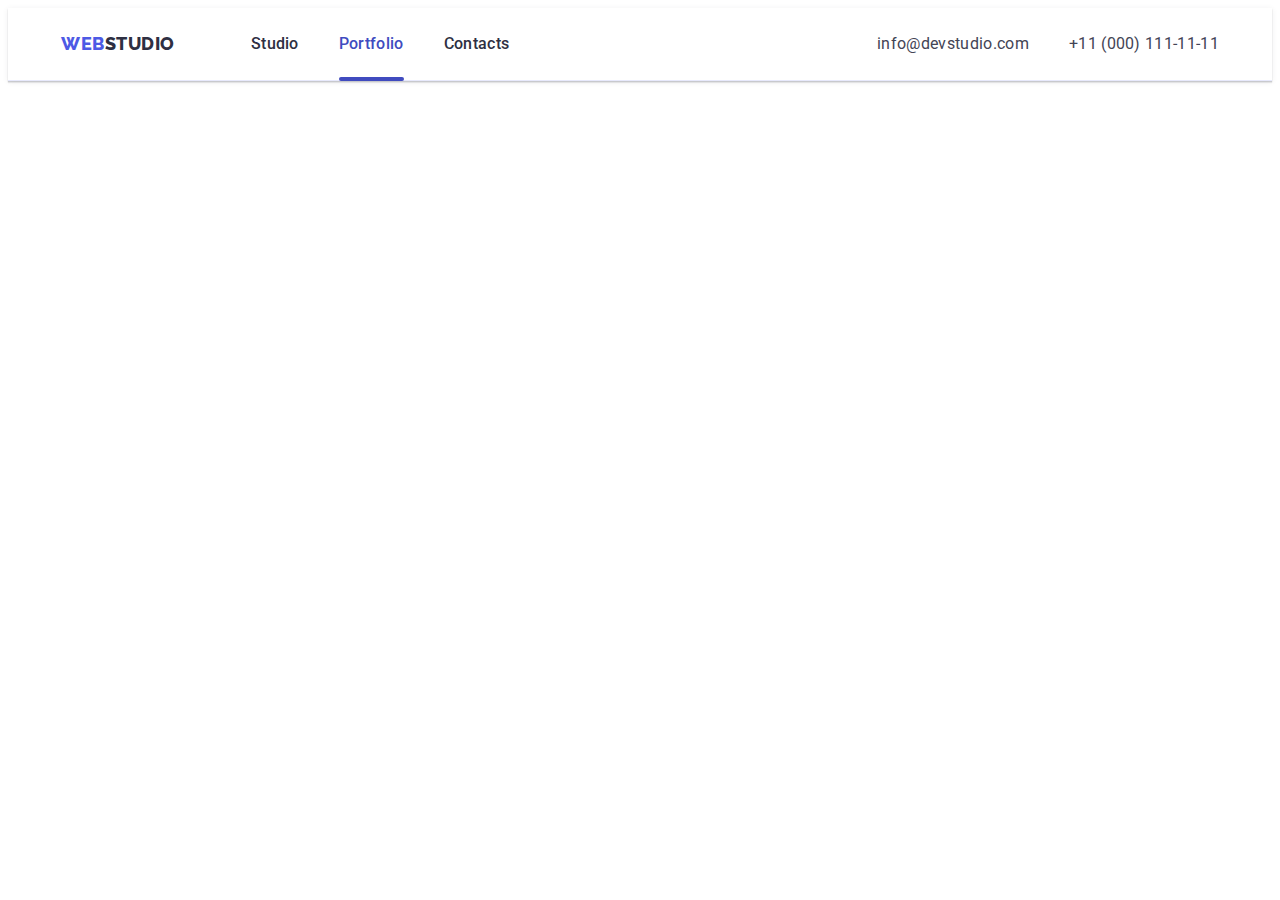
==== commit 44c41afe: "hedar" ====
--- a/portfolio.html
+++ b/portfolio.html
@@ -4,9 +4,98 @@
     <meta charset="UTF-8">
     <meta http-equiv="X-UA-Compatible" content="IE=edge">
     <meta name="viewport" content="width=device-width, initial-scale=1.0">
-    <title>Document</title>
+    <title>Portfolio</title>
+    <link rel="preconnect" href="https://fonts.googleapis.com">
+    <link rel="preconnect" href="https://fonts.gstatic.com" crossorigin>
+    <link
+        href="https://fonts.googleapis.com/css2?family=Raleway:wght@800&family=Roboto:wght@400;500;700;900&display=swap"
+        rel="stylesheet">
+    <link rel="stylesheet" href="https://cdnjs.cloudflare.com/ajax/libs/modern-normalize/1.1.0/modern-normalize.min.css"
+        integrity="sha512-wpPYUAdjBVSE4KJnH1VR1HeZfpl1ub8YT/NKx4PuQ5NmX2tKuGu6U/JRp5y+Y8XG2tV+wKQpNHVUX03MfMFn9Q=="
+        crossorigin="anonymous" referrerpolicy="no-referrer" />
+    <link rel="stylesheet" href="./css/styles.css">
+    <link rel="stylesheet" href="./css/media.css">
 </head>
 <body>
+    <!-- HEADER -->
+    <header class="header">
+        <div class="container header-container">
+            <nav class="header-nav">
+                <a class="header-logo link" href="./index.html">Web<span class="header-logo-studio link">Studio</span></a>
+                <ul class="header-list list">
+                    <li class="header-item"><a class="header-link link" href="./index.html">Studio</a></li>
+                    <li class="header-item"><a class="header-link link current color" href="./portfolio.html">Portfolio</a></li>
+                    <li class="header-item"><a class="header-link link" href="">Contacts</a></li>
+                </ul>
+            </nav>
+            <address class="adress">
+                <ul class="adress-list list">
+                    <li class="header-adress"><a class="header-adress-link link"
+                            href="mailto:info@devstudio.com">info@devstudio.com</a></li>
+                    <li class="header-adress"><a class="header-adress-link link" href="tel:+110001111111">+11 (000)
+                            111-11-11</a></li>
+                </ul>
+            </address>
+            <button type="button" class="menu-open-btn" data-menu-open>
+                <svg class="menu-open-icon" width="32" height="22">
+                    <use href="./images/svg-sprite.svg#icon-hamburger"></use>
+                </svg>
+            </button>
+        </div>
     
+        <div class="mob-menu" data-menu>
+            <button type="button" class="menu-close-btn" data-menu-close>
+                <svg class="menu-close-icon" width="8" height="8">
+                    <use href="./images/svg-sprite.svg#icon-modal-close-x"></use>
+                </svg>
+            </button>
+            <div class="mob-menu-list-container">
+                <ul class="mob-menu-list list">
+                    <li class="mob-menu-item"><a class="mob-menu-link link" href="./index.html">Studio</a></li>
+                    <li class="mob-menu-item"><a class="mob-menu-link link current color" href="./portfolio.html">Portfolio</a></li>
+                    <li class="mob-menu-item"><a class="mob-menu-link link" href="">Contacts</a></li>
+                </ul>
+                <ul class="mob-menu-adress-list list">
+                    <li class="mob-menu-adress"><a class="mob-menu-tel-link link" href="tel:+110001111111">+11 (000)
+                            111-11-11</a></li>
+                    <li class="mob-menu-adress"><a class="mob-menu-adress-link link"
+                            href="mailto:info@devstudio.com">info@devstudio.com</a></li>
+                </ul>
+                <ul class="mob-menu-social-list list">
+                    <li class="mob-menu-social-item">
+                        <a href="" class="mob-menu-social-link link">
+                            <svg width="24" height="24" class="mob-menu-soc-icon">
+                                <use href="./images/svg-sprite.svg#icon-instagram"></use>
+                            </svg>
+                        </a>
+                    </li>
+                    <li class="mob-menu-social-item">
+                        <a href="" class="mob-menu-social-link link">
+                            <svg width="24" height="24" class="mob-menu-soc-icon">
+                                <use href="./images/svg-sprite.svg#icon-twitter"></use>
+                            </svg>
+                        </a>
+                    </li>
+                    <li class="mob-menu-social-item">
+                        <a href="" class="mob-menu-social-link link">
+                            <svg width="24" height="24" class="mob-menu-soc-icon">
+                                <use href="./images/svg-sprite.svg#icon-facebook"></use>
+                            </svg>
+                        </a>
+                    </li>
+                    <li class="mob-menu-social-item">
+                        <a href="" class="mob-menu-social-link link">
+                            <svg width="24" height="24" class="mob-menu-soc-icon">
+                                <use href="./images/svg-sprite.svg#icon-linkedin"></use>
+                            </svg>
+                        </a>
+                    </li>
+                </ul>
+            </div>
+        </div>
+    </header>
+
+
+    <script src="./js/mobile-menu.js"></script>
 </body>
 </html>--- a/css/styles.css
+++ b/css/styles.css
@@ -0,0 +1,1163 @@
+:root {
+    --body-color: #434455;
+    --hero-tytle-color: #FFFFFF;
+    --hero-btn-color: #FFFFFF;
+    --main-color: #2E2F42;
+    --header-logo: #4D5AE5;
+    --header-tel-mail-active: #404BBF;
+    --header-tel-mail: #434455;
+    --goal-title: #2E2F42;
+    --goal-text: #434455;
+    --goal-icon-cont-bcgcolor: #F4F4FD;
+    --footer-logo-studio-color: #F4F4FD;
+    --footer-text-color: #E7E9FC;
+    --footer-background-color: #2E2F42;
+    --portfolio-hero-btn-color: #4D5AE5;
+    --portfolio-hero-bck-color-active: #404BBF;
+    --portfolio-hero-bck-color-nonactive: #F4F4FD;
+    --about-team-bckground-color: #F4F4FD;
+    --about-team-item-bckg-color: #FFFFFF;
+    --hero-btn-bckg-color-nonactive: #4D5AE5;
+    --hero-btn-bckg-color-active: #404BBF;
+    --header-link-color-active: #404BBF;
+    --header-border-bottom-color: #E7E9FC;
+    --portfolio-hero-btn-border-color: #E7E9FC;
+    --portfolio-about-container-border: #E7E9FC;
+    --portfolio-cover-text-color: #F4F4FD;
+    --portfolio-cover-text-bcgcolor: #4D5AE5;
+    --team-social-link-bck-color: #4D5AE5;
+    --team-soc-link-bck-color-active: #404BBF;
+    --team-soc-link-item-color: #f4f4fd;
+    --customers-link-color: #8E8F99;
+    --customers-link-color-active: #404BBF;
+    --footer-soc-title-color: #FFFFFF;
+    --footer-soc-link-bckcolor: rgba(255, 255, 255, 0.1);
+    --footer-soc-link-bcgcolor-active: #31D0AA;
+    --footer-soc-link-color: #F4F4FD;
+    --footer-subscribe-title-color: #FFFFFF;
+    --subscribe-input-color: #f4f4fd;
+    --subscribe-input-border-color-active: #4D5AE5;
+    --subscribe-btn-bcgcolor: #4D5AE5;
+    --subscribe-btn-bcgcolor-active: #404BBF;
+    --subscribe-name-btn-color: #FFFFFF;
+    --modal-background-color: #FCFCFC;
+    --modal-close-background-color: #E7E9FC;
+    --modal-close-x-color: #000000;
+    --modal-close-x-bcgcolor-active: #404BBF;
+    --modal-close-x-color-active: #FFFFFF;
+    --modal-title-color: #2E2F42;
+    --modal-label-text-color: #8E8F99;
+    --modal-input-border-color-active: #4D5AE5;
+    --modal-input-fill-color-active: #4D5AE5;
+    --check-text-color: #757575;
+    --check-text-span-border-color: #2E2F42;
+    --check-text-bcgcolor-active: #404BBF;
+    --check-text-fill-active: #F4F4FD;
+    --check-text-bordercolor-active: #404BBF;
+    --btn-modal-send-bcgcolor: #4D5AE5;
+    --btn-modal-send-color: #FFFFFF;
+    --btn-modal-send-bcgcolor-active: #404BBF;
+}
+
+body {
+    font-family: 'Roboto', sans-serif;
+    color: var(--body-color)
+}
+
+img {
+    display: block;
+}
+
+p,
+h1,
+h2,
+h3,
+h4,
+h5,
+h6 {
+    margin: 0;
+}
+
+ul {
+    padding-left: 0;
+    margin: 0;
+}
+
+button {
+    cursor: pointer;
+}
+
+address {
+    font-style: normal;
+}
+
+.link {
+    text-decoration: none;
+}
+
+.list {
+    list-style: none;
+}
+
+.container {
+    width: 100%;
+    padding-left: 16px;
+    padding-right: 16px;
+    margin: 0 auto;
+}
+
+.visually-hidden {
+    position: absolute;
+    width: 1px;
+    height: 1px;
+    margin: -1px;
+    border: 0;
+    padding: 0;
+    white-space: nowrap;
+    clip-path: inset(100%);
+    clip: rect(0 0 0 0);
+    overflow: hidden;
+}
+
+
+/*********** HEADER ***********/
+
+.header {
+    border-bottom: 1px solid var(--header-border-bottom-color);
+    padding-top: 24px;
+    padding-bottom: 24px;
+    box-shadow: 0px 2px 1px rgba(46, 47, 66, 0.08), 0px 1px 1px rgba(46, 47, 66, 0.16), 0px 1px 6px rgba(46, 47, 66, 0.08);
+}
+
+
+
+
+.header-container {
+    display: flex;
+    align-items: center;
+}
+
+.header-list {
+    display: none;
+}
+
+.header-logo {
+    font-family: 'Raleway', sans-serif;
+    font-weight: 800;
+    font-size: 18px;
+    line-height: 1.17;
+    letter-spacing: 0.03em;
+    text-transform: uppercase;
+    color: var(--header-logo);
+}
+
+.header-logo-studio {
+    color: var(--main-color);
+}
+
+.header-nav {
+    display: flex;
+    align-items: center;
+    margin-right: auto;
+}
+
+.header-link {
+    transition-property: color;
+    transition-duration: 250ms;
+    transition-timing-function: cubic-bezier(0.4, 0, 0.2, 1);
+}
+
+.header-link:hover,
+.header-link:focus {
+    color: var(--header-link-color-active);
+}
+
+
+.header-adress-link {
+    transition: color 250ms cubic-bezier(0.4, 0, 0.2, 1);
+}
+
+.header-adress-link:hover,
+.header-adress-link:focus {
+    color: var(--header-tel-mail-active);
+}
+
+
+
+
+/* Подчеркование */
+.current {
+    position: relative;
+    color: var(--header-link-color-active);
+}
+
+.current.header-link::after {
+    content: '';
+    display: block;
+    width: 100%;
+    height: 4px;
+    background-color: var(--header-link-color-active);
+    border-radius: 2px;
+
+    position: absolute;
+    left: 0;
+    bottom: -1px;
+
+    transition: opacity 250ms cubic-bezier(0.4, 0, 0.2, 1);
+}
+
+
+.current.color {
+    color: var(--header-link-color-active);
+}
+
+
+
+/* Адресс */
+
+.adress-list {
+    display: none;
+}
+
+.menu-open-btn {
+    border: none;
+    background-color: transparent;
+    width: 32px;
+    height: 22px;
+}
+
+.menu-open-icon {
+    stroke: #2E2F42;
+}
+
+.mob-menu {
+    position: fixed;
+    top: 0;
+    left: 0;
+    width: 100%;
+    height: 100%;
+    padding: 80px 35px 40px 40px;
+    background-color: #fff;
+    z-index: 1000;
+    opacity: 0;
+    visibility: hidden;
+    pointer-events: none;
+    transition: opacity 250ms ubic-bezier(0.4, 0, 0.2, 1);
+}
+
+.mob-menu.is-open {
+    opacity: 1;
+    visibility: visible;
+    pointer-events: auto;
+}
+
+.menu-close-btn {
+    position: absolute;
+    top: 0;
+    right: 0;
+    width: 24px;
+    height: 24px;
+    margin-top: 24px;
+    margin-right: 24px;
+    background-color: #e7e9fc;
+    border: 1px solid rgba(0, 0, 0, 0.1);
+    border-radius: 50%;
+    display: flex;
+    justify-content: center;
+    align-items: center;
+}
+
+.menu-close-icon {}
+
+.mob-menu-list-container {
+    height: 100%;
+    margin-left: auto;
+    margin-right: auto;
+    display: flex;
+    flex-direction: column;
+}
+
+.mob-menu-list {
+    margin-bottom: auto;
+}
+
+.mob-menu-item:not(:last-child) {
+    margin-bottom: 40px;
+}
+
+.mob-menu-item {}
+
+.mob-menu-link {
+    font-weight: 700;
+    font-size: 36px;
+    line-height: 40px;
+    letter-spacing: 0.02em;
+    text-transform: capitalize;
+    color: #2E2F42;
+    text-decoration: none;
+}
+
+.mob-menu-link:hover,
+.mob-menu-link:focus {
+    color: var(--header-link-color-active);
+}
+
+.mob-menu-adress {}
+
+.mob-menu-adress:nth-child(1) {
+    margin-bottom: 40px;
+}
+
+.mob-menu-adress-list {
+    margin-bottom: 48px;
+}
+
+.mob-menu-tel-link {
+    font-weight: 700;
+    font-size: 36px;
+    line-height: 40px;
+    letter-spacing: 0.02em;
+    text-transform: capitalize;
+    color: #4D5AE5;
+    text-decoration: none;
+}
+
+@media screen and (min-width: 320px) and (max-width: 479px) {
+    .mob-menu-tel-link {
+        font-size: 24px;
+    }
+}
+
+
+.mob-menu-adress-link {
+    font-weight: 500;
+    font-size: 20px;
+    line-height: 24px;
+    letter-spacing: 0.02em;
+    color: var(--text);
+    text-decoration: none;
+}
+
+.mob-menu-social-list {
+    display: flex;
+    justify-content: space-between;
+    margin-top: 0;
+}
+
+.mob-menu-social-item {}
+
+.mob-menu-social-link {
+    display: flex;
+    justify-content: center;
+    align-items: center;
+    transition: background-color 250ms cubic-bezier(0.4, 0, 0.2, 1);
+
+    width: 40px;
+    height: 40px;
+    background-color: #4D5AE5;
+    border-radius: 50%;
+    display: flex;
+    justify-content: center;
+    align-items: center;
+}
+
+.mob-menu-soc-icon {
+    fill: #FFFFFF;
+}
+
+/**---------HERO---------*/
+
+.hero {
+    background-color: var(--main-color);
+    background-image: linear-gradient(rgba(46, 47, 66, 0.7),
+            rgba(46, 47, 66, 0.7)),
+        url(../images/people-office-mob.jpg);
+    background-repeat: no-repeat;
+    background-position: center;
+    background-size: cover;
+    padding-top: 112px;
+    padding-bottom: 112px;
+    max-width: 1440px;
+    margin: 0 auto;
+}
+
+@media (min-device-pixel-ratio: 2),
+(min-resolution: 192dpi),
+(min-resolution: 2dppx) {
+    .hero {
+        background-image: linear-gradient(rgba(46, 47, 66, 0.7),
+                rgba(46, 47, 66, 0.7)),
+            url(../images/people-office-mob-2x.jpg);
+    }
+}
+
+.hero-container {
+    display: flex;
+    align-items: center;
+    flex-direction: column;
+}
+
+.hero-title {
+    font-size: 36px;
+    line-height: 1.07;
+    text-align: center;
+    letter-spacing: 0.02em;
+    color: var(--hero-tytle-color);
+    width: 320px;
+}
+
+@media screen and (min-width: 320px) and (max-width: 479px) {
+    .hero-title {
+        font-size: 26px;
+    }
+}
+
+
+
+.hero-btn {
+    font-family: inherit;
+    font-weight: 500;
+    font-size: 16px;
+    line-height: 1.5;
+    letter-spacing: 0.04em;
+    color: var(--hero-btn-color);
+    background-color: var(--hero-btn-bckg-color-nonactive);
+    cursor: pointer;
+    width: 169px;
+    height: 56px;
+    margin-top: 48px;
+    border-radius: 4px;
+    border: none;
+    transition: background-color 250ms cubic-bezier(0.4, 0, 0.2, 1);
+}
+
+.hero-btn:hover,
+.hero-btn:focus {
+    background-color: var(--hero-btn-bckg-color-active);
+}
+
+/**---------SECTION strategy---------*/
+
+.strategy-title {}
+
+.strategy {
+    padding-top: 96px;
+    padding-bottom: 96px;
+}
+
+.strategy-list {
+    display: flex;
+    flex-wrap: wrap;
+    gap: 72px;
+}
+
+.strategy-item {}
+
+.strategy-icon-container {
+    display: none;
+}
+
+.strategy-title {
+    font-weight: 700;
+    font-size: 36px;
+    line-height: 1.1;
+    letter-spacing: 0.02em;
+    color: var(--goal-title);
+    margin-bottom: 8px;
+    text-align: center;
+}
+
+.strategy-text {
+    font-weight: 500;
+    font-size: 16px;
+    line-height: 1.5;
+    letter-spacing: 0.02em;
+    color: var(--goal-text);
+}
+
+/**-------------SECTION WHAT ARE WE DOING----------*/
+
+.doing {
+    display: none;
+}
+
+/**--------------SECTION OUR TEAM-----------*/
+
+.about-team {
+    background-color: var(--about-team-bckground-color);
+    padding-top: 96px;
+    padding-bottom: 128px;
+}
+
+.about-team-container {}
+
+.about-title {
+    margin-bottom: 72px;
+    text-align: center;
+    font-family: 'Roboto';
+    font-weight: 700;
+    font-size: 36px;
+    line-height: 1.11;
+    text-align: center;
+    letter-spacing: 0.02em;
+    color: #2E2F42;
+}
+
+.team-list {
+    display: flex;
+    flex-wrap: wrap;
+    gap: 24px;
+    justify-content: center;
+}
+
+.team-item {
+    /* width: calc((100% - 72px) / 4); */
+    width: 264px;
+    background-color: var(--about-team-item-bckg-color);
+    border-radius: 0px 0px 4px 4px;
+    box-shadow: 0px 1px 6px rgba(46, 47, 66, 0.08), 0px 1px 1px rgba(46, 47, 66, 0.16), 0px 2px 1px rgba(46, 47, 66, 0.08);
+}
+
+.team-title-text-container {
+    padding: 32px 16px;
+}
+
+.team-title {
+    font-weight: 500;
+    font-size: 20px;
+    line-height: 1.2;
+    text-align: center;
+    letter-spacing: 0.02em;
+    color: var(--goal-title);
+    margin-bottom: 8px;
+}
+
+.team-text {
+    font-size: 16px;
+    line-height: 1.5;
+    text-align: center;
+    letter-spacing: 0.02em;
+    color: var(--goal-text);
+}
+
+.team-social-list {
+    display: flex;
+    justify-content: center;
+    gap: 24px;
+    margin-top: 8px;
+}
+
+.team-social-item {
+    width: 40px;
+    height: 40px;
+}
+
+.team-social-link {
+    width: 100%;
+    height: 100%;
+    border-radius: 50%;
+    background-color: var(--team-social-link-bck-color);
+    display: flex;
+    align-items: center;
+    justify-content: center;
+    color: var(--team-soc-link-item-color);
+
+    transition-property: background-color;
+    transition-duration: 250ms;
+    transition-timing-function: cubic-bezier(0.4, 0, 0.2, 1);
+}
+
+.team-social-link:hover,
+.team-social-link:focus {
+    background-color: var(--team-soc-link-bck-color-active);
+}
+
+.team-soc-icon {
+    fill: currentColor;
+}
+
+/**-----------------CUSTOMERS-------------*/
+
+.customers {
+    padding-top: 96px;
+    padding-bottom: 96px;
+}
+
+.customers-container {}
+
+.customers-title {
+    font-size: 36px;
+    line-height: 1.11;
+    text-align: center;
+    letter-spacing: 0.02em;
+    text-transform: capitalize;
+    color: var(--goal-title);
+    margin-bottom: 72px;
+    text-align: center;
+}
+
+.customers-list {
+    display: flex;
+    flex-wrap: wrap;
+    column-gap: 16px;
+    row-gap: 72px;
+    justify-content: center;
+}
+
+.customers-item {
+    width: 168px;
+    height: 88px;
+}
+
+.customers-link {
+    width: 100%;
+    height: 100%;
+    border: 1px solid var(--customers-link-color);
+    border-radius: 4px;
+    display: flex;
+    align-items: center;
+    justify-content: center;
+    color: var(--customers-link-color);
+}
+
+.customers-icon {
+    fill: currentColor;
+}
+
+.customers-link:hover,
+.customers-link:focus {
+    border: 1px solid var(--customers-link-color-active);
+}
+
+.customers-link:focus .customers-icon,
+.customers-link:hover .customers-icon {
+    fill: var(--customers-link-color-active);
+}
+
+/**----------FOOTER----------*/
+
+.footer {
+    background-color: var(--footer-background-color);
+    padding-top: 96px;
+    padding-bottom: 96px;
+}
+
+.footer-container-container,
+.footer-container,
+.footer-soc-container {
+    display: flex;
+    flex-direction: column;
+    align-items: center;
+}
+
+.footer-container {
+    margin-bottom: 72px;
+}
+
+.footer-logo {
+    font-family: 'Raleway', sans-serif;
+    font-weight: 800;
+    font-size: 18px;
+    line-height: 1.17;
+    letter-spacing: 0.03em;
+    text-transform: uppercase;
+    color: var(--header-logo);
+}
+
+.footer-logo-studio {
+    color: var(--footer-logo-studio-color);
+}
+
+.footer-text {
+    font-size: 16px;
+    line-height: 1.5;
+    letter-spacing: 0.02em;
+    color: var(--footer-text-color);
+    width: 264px;
+    margin-top: 16px;
+}
+
+.footer-soc-title {
+    font-weight: 500;
+    font-size: 16px;
+    line-height: 1.5;
+    letter-spacing: 0.02em;
+    color: var(--footer-soc-title-color);
+    margin-bottom: 16px;
+}
+
+.footer-soc-list {
+    display: flex;
+    justify-content: center;
+    gap: 16px;
+}
+
+.footer-soc-list-item {
+    width: 40px;
+    height: 40px;
+}
+
+.footer-soc-link {
+    width: 100%;
+    height: 100%;
+    border-radius: 50%;
+    background: #4D5AE5;
+    display: flex;
+    align-items: center;
+    justify-content: center;
+    color: var(--footer-soc-link-color);
+
+    transition: background-color 250ms cubic-bezier(0.4, 0, 0.2, 1);
+}
+
+.footer-soc-link:hover,
+.footer-soc-link:focus {
+    background-color: var(--footer-soc-link-bcgcolor-active);
+}
+
+.footer-soc-icon {
+    fill: currentColor;
+}
+
+/**-----------------------FOOTER SUBSCRIBE------------------------*/
+
+.footer-container-subscribe {
+    display: flex;
+    flex-direction: column;
+    align-items: center;
+    margin-top: 72px;
+}
+
+.footer-subscribe-title {
+    font-weight: 500;
+    font-size: 16px;
+    line-height: 1.5;
+    letter-spacing: 0.02em;
+    color: var(--footer-subscribe-title-color);
+    margin-bottom: 16px;
+}
+
+.subscribe-form {
+    display: flex;
+}
+
+.subscribe-container-container {
+    display: flex;
+    flex-direction: column;
+    align-items: center;
+}
+
+/* .subscribe-input {
+    padding: 8px 16px 8px 16px;
+    border: 1px solid rgba(255, 255, 255, 0.3);
+    border-radius: 4px;
+    background-color: transparent;
+    width: 100%;
+    color: var(--subscribe-input-color);
+    outline: transparent;
+
+    transition: border-color 250ms cubic-bezier(0.4, 0, 0.2, 1);
+} */
+.subscribe-input{
+    width: 280px;
+    height: 40px;
+    border: 1px solid white;
+    border-radius: 4px;
+
+    padding-left: 20px;
+    font-size: 12px;
+    line-height: 2;
+    color: white;
+    opacity: 0.6;
+    background-color: transparent;
+    filter: drop-shadow(0px 4px 4px rgba(0, 0, 0, 0.15));
+    outline: transparent;
+}
+
+.subscribe-input::placeholder {
+    font-size: 12px;
+    color: white;
+}
+
+
+/* .subscribe-input:focus {
+    border-color: var(--subscribe-input-border-color-active);
+} */
+
+.subscribe-btn {
+    width: 165px;
+    padding: 8px 24px;
+    background-color: var(--subscribe-btn-bcgcolor);
+    border-radius: 4px;
+    border: transparent;
+    display: flex;
+    gap: 16px;
+    font-weight: 500;
+    font-size: 16px;
+    line-height: 1.5;
+    text-align: center;
+    letter-spacing: 0.04em;
+    color: var(--subscribe-name-btn-color);
+    margin-top: 16px;
+
+    transition: background-color 250ms cubic-bezier(0.4, 0, 0.2, 1);
+}
+
+.subscribe-btn:hover,
+.subscribe-btn:focus {
+    background-color: var(--subscribe-btn-bcgcolor-active);
+}
+
+.subscribe-icon {}
+
+/**------------------------PORTFOLIO HERO-----------------*/
+
+.portfolio-hero {
+    padding-top: 96px;
+    padding-bottom: 120px;
+}
+
+.portfolio-hero-list {
+    display: flex;
+    flex-direction: row;
+    justify-content: center;
+    gap: 24px;
+}
+
+.portfolio-hero-item {}
+
+.portfolio-hero-btn {
+    font-family: inherit;
+    font-weight: 500;
+    font-size: 16px;
+    line-height: 1.5;
+    letter-spacing: 0.04em;
+    color: var(--portfolio-hero-btn-color);
+    background-color: var(--portfolio-hero-bck-color-nonactive);
+    cursor: pointer;
+    padding: 12px 24px;
+    border: 1px solid var(--portfolio-hero-btn-border-color);
+    border-radius: 4px;
+
+    transition: color 250ms cubic-bezier(0.4, 0, 0.2, 1),
+        background-color 250ms cubic-bezier(0.4, 0, 0.2, 1),
+        box-shadow 250ms cubic-bezier(0.4, 0, 0.2, 1),
+        border 250ms cubic-bezier(0.4, 0, 0.2, 1);
+
+}
+
+.portfolio-hero-btn:hover,
+.portfolio-hero-btn:focus {
+    color: var(--hero-btn-color);
+    background-color: var(--portfolio-hero-bck-color-active);
+    box-shadow: 0px 3px 1px rgba(0, 0, 0, 0.1),
+        0px 2px 1px rgba(0, 0, 0, 0.08),
+        0px 2px 2px rgba(0, 0, 0, 0.12);
+    border-color: transparent;
+}
+
+/**--------PORTFOLIO ABOUT---------*/
+
+.portfolio-about-list {
+    margin-top: 72px;
+    display: flex;
+    flex-wrap: wrap;
+    column-gap: 24px;
+    row-gap: 48px;
+}
+
+.portfolio-about-item {
+    width: calc((100% - 48px) / 3);
+}
+
+.portfolio-about-item:hover .portfolio-cover-text {
+    transform: translateY(0);
+}
+
+.portfolio-about-item:focus .portfolio-cover-text {
+    transform: translateY(0);
+}
+
+.portfolio-about-link {
+    display: block;
+
+    transition: box-shadow 250ms cubic-bezier(0.4, 0, 0.2, 1);
+}
+
+.portfolio-about-link:hover,
+.portfolio-about-link:focus {
+    box-shadow: 0px 1px 6px rgba(46, 47, 66, 0.08),
+        0px 1px 1px rgba(46, 47, 66, 0.16),
+        0px 2px 1px rgba(46, 47, 66, 0.08);
+}
+
+.portfolio-top-wrap {
+    position: relative;
+    overflow: hidden;
+}
+
+.portfolio-cover-text {
+    position: absolute;
+    top: 0;
+    font-weight: 400;
+    font-size: 16px;
+    line-height: 1.5;
+    letter-spacing: 0.02em;
+    color: var(--portfolio-cover-text-color);
+    height: 100%;
+    background-color: var(--portfolio-cover-text-bcgcolor);
+    padding: 40px 32px;
+    transform: translateY(100%);
+    transition: transform 250ms cubic-bezier(0.4, 0, 0.2, 1);
+}
+
+.portfolio-about-title {
+    font-weight: 500;
+    font-size: 20px;
+    line-height: 1.2;
+    letter-spacing: 0.02em;
+    color: var(--goal-title);
+    margin-bottom: 8px;
+}
+
+.portfolio-about-text {
+    font-size: 16px;
+    line-height: 1.5;
+    letter-spacing: 0.02em;
+    color: var(--goal-text);
+}
+
+.portfolio-about-container {
+    border: 1px solid var(--portfolio-about-container-border);
+    border-top: none;
+    padding-left: 16px;
+    padding-top: 32px;
+    padding-bottom: 32px;
+}
+
+/**---------Modal-------*/
+
+.backdrop {
+    position: fixed;
+    top: 0;
+    left: 0;
+    width: 100%;
+    height: 100%;
+    background-color: rgba(46, 47, 66, 0.4);
+
+    transition: opacity 250ms cubic-bezier(0.4, 0, 0.2, 1);
+}
+
+.backdrop.is-hidden {
+    opacity: 0;
+    visibility: hidden;
+    pointer-events: none;
+}
+
+.backdrop.is-hidden .modal {
+    transform: translate(-50%, -50%) scale(0.9);
+}
+
+.modal {
+    position: absolute;
+    top: 50%;
+    left: 50%;
+
+    width: 408px;
+    min-height: 576px;
+
+    background-color: var(--modal-background-color);
+    box-shadow: 0px 1px 1px rgba(0, 0, 0, 0.14), 0px 1px 3px rgba(0, 0, 0, 0.12), 0px 2px 1px rgba(0, 0, 0, 0.2);
+    border-radius: 4px;
+    padding: 24px;
+
+    transform: translate(-50%, -50%) scale(1);
+    transition: transform 250ms cubic-bezier(0.4, 0, 0.2, 1);
+}
+
+@media screen and (max-width: 320px) {
+    .modal {
+        width: 308px;
+    }
+}
+
+.modal-close {
+    display: block;
+    margin-left: auto;
+    width: 24px;
+    height: 24px;
+    border-radius: 50%;
+    background-color: var(--modal-close-background-color);
+    border: 1px solid rgba(0, 0, 0, 0.1);
+    display: flex;
+    align-items: center;
+    justify-content: center;
+    fill: var(--modal-close-x-color);
+
+    transition: background-color 250ms cubic-bezier(0.4, 0, 0.2, 1),
+        fill 250ms cubic-bezier(0.4, 0, 0.2, 1);
+}
+
+.modal-close:hover,
+.modal-close:focus {
+    background-color: var(--modal-close-x-bcgcolor-active);
+    fill: var(--modal-close-x-color-active);
+}
+
+.modal-title {
+    font-weight: 500;
+    font-size: 16px;
+    line-height: 1.5;
+    letter-spacing: 0.02em;
+    text-align: center;
+    color: var(--modal-title-color);
+
+    margin-top: 24px;
+    margin-bottom: 16px;
+}
+
+.modal-form {}
+
+.modal-field {
+    margin: 0 auto 8px;
+}
+
+
+.modal-label-text {
+    font-size: 12px;
+    line-height: 1.17;
+    letter-spacing: 0.04em;
+    color: var(--modal-label-text-color);
+}
+
+.input-wrap {
+    position: relative;
+    margin-top: 4px;
+}
+
+.modal-input {
+    width: 100%;
+    height: 40px;
+    border: 1px solid rgba(33, 33, 33, 0.2);
+    border-radius: 4px;
+    font-size: 12px;
+    outline: transparent;
+    padding-left: 36px;
+
+    transition: border-color 250ms cubic-bezier(0.4, 0, 0.2, 1);
+}
+
+.modal-input:focus {
+    border-color: var(--modal-input-border-color-active);
+}
+
+.modal-input-icon {
+    position: absolute;
+    left: 16px;
+    top: 50%;
+    transform: translateY(-50%);
+    fill: #2E2F42;
+
+    transition: fill 250ms cubic-bezier(0.4, 0, 0.2, 1);
+}
+
+.modal-input:focus+.modal-input-icon {
+    fill: var(--modal-input-fill-color-active);
+}
+
+.modal-field-textarea {
+    margin: 0 auto 16px;
+}
+
+.modal-textarea {
+    width: 100%;
+    height: 120px;
+    border: 1px solid rgba(33, 33, 33, 0.2);
+    border-radius: 4px;
+    margin-top: 4px;
+    background-color: transparent;
+    resize: none;
+    outline: transparent;
+    font-size: 12px;
+    padding: 8px 16px;
+    font-family: 'Roboto';
+
+    transition: border-color 250ms cubic-bezier(0.4, 0, 0.2, 1);
+}
+
+.modal-textarea:focus {
+    border-color: var(--modal-input-border-color-active);
+}
+
+.modal-field-checkbox {
+    margin: 0 auto 24px;
+}
+
+.modal-check {
+    margin-bottom: 0;
+}
+
+.check-icon {}
+
+.check-text {
+    font-size: 12px;
+    line-height: 1.17;
+    letter-spacing: 0.04em;
+    color: var(--check-text-color);
+    display: flex;
+    align-items: center;
+    gap: 5px;
+}
+
+.check-text span {
+    width: 16px;
+    height: 16px;
+    border: 1.25px solid var(--check-text-span-border-color);
+    border-radius: 2px;
+    display: flex;
+    align-items: center;
+    justify-content: center;
+    fill: transparent;
+
+    transition: background-color 250ms cubic-bezier(0.4, 0, 0.2, 1),
+        fill 250ms cubic-bezier(0.4, 0, 0.2, 1),
+        border 250ms cubic-bezier(0.4, 0, 0.2, 1);
+}
+
+.modal-check:checked+.check-text span {
+    background-color: var(--check-text-bcgcolor-active);
+    border: none;
+    fill: var(--check-text-fill-active);
+}
+
+.modal-check:focus+.check-text span {
+    border-color: var(--check-text-bordercolor-active);
+}
+
+.privacy-policy {
+    color: #4D5AE5;
+}
+
+.btn-modal-send {
+    display: flex;
+    align-items: center;
+    justify-content: center;
+    margin: auto;
+    background: var(--btn-modal-send-bcgcolor);
+    width: 169px;
+    height: 56px;
+    box-shadow: 0px 4px 4px rgba(0, 0, 0, 0.15);
+    border-radius: 4px;
+    border: transparent;
+    color: var(--btn-modal-send-color);
+    font-weight: 500;
+    font-size: 16px;
+    line-height: 1.5;
+
+    transition: background-color 250ms cubic-bezier(0.4, 0, 0.2, 1);
+}
+
+.btn-modal-send:hover,
+.btn-modal-send:focus {
+    background-color: var(--btn-modal-send-bcgcolor-active);
+}--- a/css/media.css
+++ b/css/media.css
@@ -0,0 +1,489 @@
+
+@media screen and (min-width: 320px) {
+    .subscribe-input {
+        width: 320px;
+        }
+}
+
+@media screen and (min-width: 428px) {
+    .container {
+        width: 428px;
+        margin-left: auto;
+        margin-right: auto;
+    }
+.subscribe-input {
+    width: 398px;
+}
+}
+
+@media screen and (min-width: 768px) {
+    .container {
+        width: 768px;
+    }
+
+    /**---------HERO---------*/
+
+    .hero {
+        background-image: linear-gradient(rgba(46, 47, 66, 0.7),
+                rgba(46, 47, 66, 0.7)),
+            url(../images/people-office-tab.jpg);
+    }
+
+    @media (min-device-pixel-ratio: 2),
+    (min-resolution: 192dpi),
+    (min-resolution: 2dppx) {
+        .hero {
+            background-image: linear-gradient(rgba(46, 47, 66, 0.7),
+                    rgba(46, 47, 66, 0.7)),
+                url(../images/people-office-tab-2x.jpg);
+        }
+    }
+
+    .hero-title {
+        font-size: 56px;
+        line-height: 1.07;
+        width: 496px;
+    }
+
+    /**---------HEADER---------*/
+
+    .header {
+        padding: 0;
+    }
+
+    .header-list {
+        display: flex;
+        gap: 40px;
+        margin-left: 120px;
+    }
+
+    .header-item {}
+
+    .header-link {
+        display: block;
+        font-weight: 500;
+        font-size: 16px;
+        line-height: 1.5;
+        letter-spacing: 0.02em;
+        color: var(--main-color);
+        padding-bottom: 24px;
+        padding-top: 24px;
+        transition: color 250ms cubic-bezier(0.4, 0, 0.2, 1);
+    }
+
+    .header-link:hover,
+    .header-link:focus {
+        color: #404bbf;
+    }
+
+    .adress {
+        font-style: normal;
+    }
+
+    .adress-list {
+        display: flex;
+        flex-direction: column;
+        column-gap: 6px;
+    }
+
+    .header-adress-link {
+        font-style: normal;
+        font-weight: 400;
+        font-size: 12px;
+        line-height: 1.17;
+        letter-spacing: 0.04em;
+        color: var(--header-tel-mail);
+        transition: color 250ms cubic-bezier(0.4, 0, 0.2, 1);
+    }
+
+    .header-adress-link:hover,
+    .header-adress-link:focus {
+        color: #404bbf;
+    }
+
+    .menu-open-btn {
+        display: none;
+    }
+
+    .mob-menu {
+        display: none;
+    }
+
+    /* .header-container {
+        display: flex;
+        align-items: center;
+    }
+
+    .header-nav {
+        display: flex;
+        align-items: center;
+        margin-right: auto;
+    }
+
+    .header-list {
+        display: flex;
+        align-items: center;
+        gap: 40px;
+    }
+
+    .adress {
+        font-style: normal;
+        margin-left: auto;
+    }
+
+    .header-adress-link {
+        font-weight: 400;
+        font-size: 16px;
+        line-height: 1.5;
+        letter-spacing: 0.02em;
+        color: #434455;;
+        transition: color 250ms cubic-bezier(0.4, 0, 0.2, 1);
+    }
+
+    .header-adress-link:hover,
+    .header-adress-link:focus {
+        color: #404bbf;
+    }
+
+    .header-link {
+        position: relative;
+        font-weight: 500;
+        font-size: 16px;
+        line-height: 1.5;
+        letter-spacing: 0.02em;
+        color: #2e2f42;
+        display: block;
+        transition: color 250ms cubic-bezier(0.4, 0, 0.2, 1);
+    }
+
+    .header-link:hover,
+    .header-link:focus {
+        color: #404bbf;
+    } */
+
+    /**---------SECTION GOALS---------*/
+
+    .strategy-list {
+        display: flex;
+        flex-wrap: wrap;
+        gap: 24px;
+    }
+
+    .strategy-item:nth-child(-n + 2) {
+        margin-bottom: 72px;
+    }
+
+    .strategy-item {
+        width: calc((100% - 24px) / 2);
+    }
+
+    .strategy-title {
+        text-align: left;
+    }
+
+    /**--------------SECTION OUR TEAM-----------*/
+
+    .about-team {
+        padding-bottom: 104px;
+    }
+
+
+
+    /**-----------------CUSTOMERS-------------*/
+
+    .customers-list {
+        display: flex;
+        flex-wrap: wrap;
+        row-gap: 72px;
+        column-gap: 24px;
+    }
+
+    /**----------FOOTER----------*/
+
+    .footer-container,
+    .footer-soc-container {
+        align-items: start;
+    }
+
+    .footer-container-container {
+        width: 552px;
+        margin-left: auto;
+        margin-right: auto;
+        display: flex;
+        flex-wrap: wrap;
+        padding-left: 0;
+        padding-right: 0;
+        flex-direction: row;
+        align-items: flex-start;
+    }
+
+    .footer-container {
+        margin-right: 24px;
+        margin-bottom: 0;
+    }
+
+
+    /**-----------------------FOOTER SUBSCRIBE------------------------*/
+
+    .footer-container-subscribe {
+        display: flex;
+        align-items: start;
+        flex-wrap: wrap;
+    }
+
+    .subscribe-input {
+        width: 264px;
+        color: #FFFFFF;
+    }
+
+    .subscribe-container-container {
+        display: flex;
+        flex-direction: row;
+        gap: 24px;
+    }
+
+    .subscribe-btn {
+        margin-top: 0;
+    }
+}
+
+
+
+
+@media screen and (min-width: 768px) and (max-width: 1158px) {
+    .header-adress:first-child {
+        margin-bottom: 6px;
+    }
+}
+
+
+@media screen and (min-width: 1200px) {
+    .container {
+        width: 1158px;
+    }
+
+    /**---------HEADER---------*/
+
+
+
+    .header-list {
+        display: flex;
+        gap: 40px;
+        margin-left: 76px;
+    }
+
+    .header-item {}
+
+    .header-link {
+        display: block;
+        font-weight: 500;
+        font-size: 16px;
+        line-height: 1.5;
+        letter-spacing: 0.02em;
+        color: var(--main-color);
+        padding-bottom: 24px;
+        padding-top: 24px;
+    }
+
+    .adress {
+        font-style: normal;
+    }
+
+    .adress-list {
+        display: flex;
+        flex-direction: row;
+        gap: 40px;
+    }
+
+    .header-adress-link {
+        font-style: normal;
+        font-weight: 400;
+        font-size: 16px;
+        line-height: 1.5;
+        letter-spacing: 0.02em;
+        color: var(--header-tel-mail);
+    }
+
+
+    /**---------HERO---------*/
+
+    .hero {
+        padding-top: 188px;
+        padding-bottom: 188px;
+        background-image: linear-gradient(rgba(46, 47, 66, 0.7),
+                rgba(46, 47, 66, 0.7)),
+            url(../images/people-office-desc.jpg);
+    }
+
+    @media (min-device-pixel-ratio: 2),
+    (min-resolution: 192dpi),
+    (min-resolution: 2dppx) {
+        .hero {
+            background-image: linear-gradient(rgba(46, 47, 66, 0.7),
+                    rgba(46, 47, 66, 0.7)),
+                url(../images/people-office-desc-2px.jpg);
+        }
+    }
+
+    .hero-title {
+        font-size: 56px;
+        line-height: 1.1;
+        width: 496px;
+    }
+
+    /**---------SECTION strategy---------*/
+
+    .strategy {
+        padding-top: 120px;
+        padding-bottom: 120px;
+    }
+
+    .strategy-list {
+        display: flex;
+        flex-wrap: nowrap;
+        flex-direction: row;
+        gap: 24px;
+    }
+
+    .strategy-item:nth-child(-n + 2) {
+        margin-bottom: 0;
+    }
+
+    .strategy-title {
+        font-weight: 500;
+        font-size: 20px;
+        line-height: 1.2;
+        text-align: left;
+    }
+
+    .strategy-text {
+        font-weight: 400;
+    }
+
+    .strategy-icon-container {
+        display: flex;
+        justify-content: center;
+        background-color: var(--goal-icon-cont-bcgcolor);
+        border-radius: 4px;
+        margin-bottom: 8px;
+    }
+
+    .strategy-icon {
+        margin-top: 24px;
+        margin-bottom: 24px;
+    }
+
+    /**-------------SECTION WHAT ARE WE DOING----------*/
+
+    .doing {
+        display: block;
+        padding-bottom: 120px;
+    }
+
+    .doing-title {
+        font-size: 36px;
+        line-height: 1.11;
+        text-align: center;
+        letter-spacing: 0.02em;
+        text-transform: capitalize;
+        color: var(--goal-title);
+        margin-bottom: 72px;
+    }
+
+    .doing-list {
+        display: flex;
+        flex-direction: row;
+        gap: 24px;
+    }
+
+    /**--------------SECTION OUR TEAM-----------*/
+
+    .about-team {
+        padding-top: 120px;
+        padding-bottom: 120px;
+    }
+
+    .about-team-container {
+        width: 1158px;
+    }
+
+    .team-item {
+        width: calc((100% - 72px) / 4);
+    }
+
+    /**-----------------CUSTOMERS-------------*/
+
+    .customers {
+        padding-top: 130px;
+        padding-bottom: 120px;
+    }
+
+    .customers-list {
+        display: flex;
+        gap: 24px;
+    }
+
+    .customers-link {
+        transition-property: border;
+        transition-duration: 250ms;
+        transition-timing-function: cubic-bezier(0.4, 0, 0.2, 1);
+    }
+
+    .customers-icon {
+        transition-property: fill;
+        transition-duration: 250ms;
+        transition-timing-function: cubic-bezier(0.4, 0, 0.2, 1);
+    }
+
+    /**----------FOOTER----------*/
+
+    .container {
+        padding: 0 15px;
+    }
+
+    .footer {
+        padding-top: 100px;
+        padding-bottom: 100px;
+    }
+
+    .footer-container {
+        margin-right: 0;
+    }
+
+    .footer-container-container {
+        display: flex;
+        align-items: baseline;
+        margin-left: auto;
+        margin-right: auto;
+    }
+
+
+    .footer-soc-container {
+        margin-left: 120px;
+    }
+
+    .footer-container-subscribe {
+        margin-left: 80px;
+        margin-top: 0;
+        margin-right: 0;
+    }
+
+    .subscribe-form {
+        display: flex;
+    }
+
+
+    /**-----------------------FOOTER SUBSCRIBE------------------------*/
+
+    .subscribe-container-container {
+        display: flex;
+        flex-direction: row;
+    }
+
+    .subscribe-input {
+
+            opacity: 1;
+
+        }
+    
+}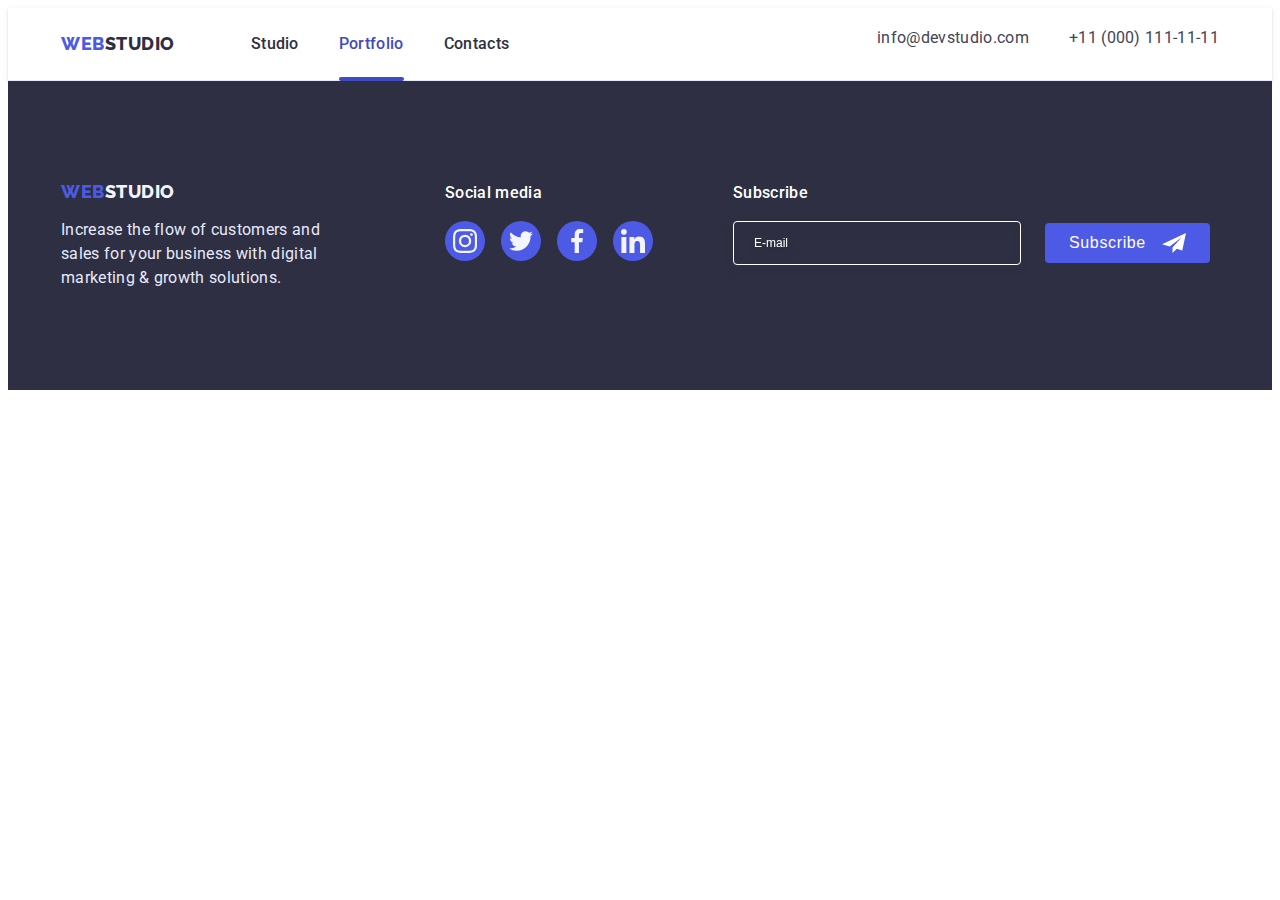
==== commit 24161609: "portfolio" ====
--- a/portfolio.html
+++ b/portfolio.html
@@ -95,6 +95,66 @@
         </div>
     </header>
 
+<!-- FOOTER -->
+    <footer class="footer">
+        <div class="footer-container-container container">
+            <div class="footer-container">
+                <a class="footer-logo link" href="./index.html">Web<span
+                        class="footer-logo-studio link">Studio</span></a>
+                <p class="footer-text">Increase the flow of customers and sales for your business with digital marketing
+                    &
+                    growth solutions.</p>
+            </div>
+            <div class="footer-soc-container">
+                <p class="footer-soc-title">Social media</p>
+                <ul class="footer-soc-list list">
+                    <li class="footer-soc-list-item">
+                        <a href="" class="footer-soc-link link">
+                            <svg width="24" height="24" class="footer-soc-icon">
+                                <use href="./images/svg-sprite.svg#icon-instagram"></use>
+                            </svg>
+                        </a>
+                    </li>
+                    <li class="footer-soc-list-item">
+                        <a href="" class="footer-soc-link link">
+                            <svg width="24" height="24" class="footer-soc-icon">
+                                <use href="./images/svg-sprite.svg#icon-twitter"></use>
+                            </svg>
+                        </a>
+                    </li>
+                    <li class="footer-soc-list-item">
+                        <a href="" class="footer-soc-link link">
+                            <svg width="24" height="24" class="footer-soc-icon">
+                                <use href="./images/svg-sprite.svg#icon-facebook"></use>
+                            </svg>
+                        </a>
+                    </li>
+                    <li class="footer-soc-list-item">
+                        <a href="" class="footer-soc-link link">
+                            <svg width="24" height="24" class="footer-soc-icon">
+                                <use href="./images/svg-sprite.svg#icon-linkedin"></use>
+                            </svg>
+                        </a>
+                    </li>
+                </ul>
+            </div>
+            <div class="footer-container-subscribe">
+                <p class="footer-subscribe-title">Subscribe</p>
+                <form class="subscribe-form">
+                    <div class="subscribe-container-container">
+                        <input class="subscribe-input" type="email" id="user-subscribe" name="user-subscribe"
+                            placeholder="E-mail">
+                        <button class="subscribe-btn">Subscribe
+                            <svg class="subscribe-icon" width="24" height="24">
+                                <use href="./images/svg-sprite.svg#icon-subscribe"></use>
+                            </svg>
+                        </button>
+                    </div>
+                </form>
+            </div>
+        </div>
+    </footer>
+
 
     <script src="./js/mobile-menu.js"></script>
 </body>
--- a/css/styles.css
+++ b/css/styles.css
@@ -126,8 +126,11 @@
     border-bottom: 1px solid var(--header-border-bottom-color);
     padding-top: 24px;
     padding-bottom: 24px;
-    box-shadow: 0px 2px 1px rgba(46, 47, 66, 0.08), 0px 1px 1px rgba(46, 47, 66, 0.16), 0px 1px 6px rgba(46, 47, 66, 0.08);
-}
+    box-shadow: 0px 2px 1px rgba(46, 47, 66, 0.08), 
+                0px 1px 1px rgba(46, 47, 66, 0.16), 
+                0px 1px 6px rgba(46, 47, 66, 0.08);
+}
+
 
 
 
@@ -324,7 +327,7 @@
 
 @media screen and (min-width: 320px) and (max-width: 479px) {
     .mob-menu-tel-link {
-        font-size: 24px;
+        font-size: 36px;
     }
 }
 
@@ -338,12 +341,26 @@
     text-decoration: none;
 }
 
-.mob-menu-social-list {
-    display: flex;
+/* .mob-menu-social-list {
+    display: flex;
+    margin-top: 0;
+    gap: 56px;
+} */
+/* .mob-menu-social-list {
+    display: flex;
+    flex-wrap: nowrap;
     justify-content: space-between;
     margin-top: 0;
-}
-
+    gap: 16px;
+} */
+
+/* .mob-menu-social-item {
+    flex-basis: calc((100% / 4) - 56px);
+}
+
+.mob-menu-social-item {
+    flex-basis: calc(50% - 8px);
+}  */
 .mob-menu-social-item {}
 
 .mob-menu-social-link {
@@ -506,8 +523,10 @@
 .team-list {
     display: flex;
     flex-wrap: wrap;
-    gap: 24px;
-    justify-content: center;
+    /* gap: 24px; */
+    justify-content: center;
+    row-gap: 64px;
+    column-gap: 24px;
 }
 
 .team-item {
@@ -594,6 +613,7 @@
     color: var(--goal-title);
     margin-bottom: 72px;
     text-align: center;
+   
 }
 
 .customers-list {
@@ -975,7 +995,7 @@
     transition: transform 250ms cubic-bezier(0.4, 0, 0.2, 1);
 }
 
-@media screen and (max-width: 320px) {
+@media screen and (max-width: 427px) {
     .modal {
         width: 308px;
     }
--- a/css/media.css
+++ b/css/media.css
@@ -3,6 +3,15 @@
     .subscribe-input {
         width: 320px;
         }
+        .mob-menu-social-list {
+             display: flex;
+             margin-top: 0;
+             gap: 16px;
+         }
+     .mob-menu-tel-link {
+        font-size: 20px;
+    }
+
 }
 
 @media screen and (min-width: 428px) {
@@ -14,12 +23,24 @@
 .subscribe-input {
     width: 398px;
 }
+    .mob-menu-social-list {
+             gap: 56px;
+         }
+         .mob-menu-tel-link {
+             font-size: 36px;
+         }
+     
+
 }
 
 @media screen and (min-width: 768px) {
     .container {
         width: 768px;
     }
+    .header-adress {
+        margin-bottom: 12px;
+    }
+
 
     /**---------HERO---------*/
 
@@ -161,17 +182,18 @@
         color: #404bbf;
     } */
 
-    /**---------SECTION GOALS---------*/
-
-    .strategy-list {
+    /**---------SECTION strategy---------*/
+
+   .strategy-list {
         display: flex;
         flex-wrap: wrap;
-        gap: 24px;
-    }
-
-    .strategy-item:nth-child(-n + 2) {
-        margin-bottom: 72px;
-    }
+        row-gap: 48px;
+        column-gap: 24px;
+   }
+
+    /* .strategy-item:nth-child(-n + 2) {
+        gap: 72px ;
+    } */
 
     .strategy-item {
         width: calc((100% - 24px) / 2);
@@ -190,12 +212,23 @@
 
 
     /**-----------------CUSTOMERS-------------*/
-
+/* .customers-container{
+        width: 582px;
+            margin-left: auto;
+            margin-right: auto;
+            display: flex;
+            flex-wrap: wrap;
+            padding-left: 15px;
+            padding-right: 15px;
+            flex-direction: row;
+            align-items: flex-start;
+} */
     .customers-list {
         display: flex;
         flex-wrap: wrap;
         row-gap: 72px;
         column-gap: 24px;
+        
     }
 
     /**----------FOOTER----------*/
@@ -206,13 +239,13 @@
     }
 
     .footer-container-container {
-        width: 552px;
+        width: 582px;
         margin-left: auto;
         margin-right: auto;
         display: flex;
         flex-wrap: wrap;
-        padding-left: 0;
-        padding-right: 0;
+        padding-left: 15px;
+        padding-right: 15px;
         flex-direction: row;
         align-items: flex-start;
     }
@@ -252,12 +285,30 @@
 
 @media screen and (min-width: 768px) and (max-width: 1158px) {
     .header-adress:first-child {
-        margin-bottom: 6px;
-    }
+        margin-bottom: 12px;
+        
+    }
+
+         .container-container {
+             width: 582px;
+             margin-left: auto;
+             margin-right: auto;
+             display: flex;
+             flex-wrap: wrap;
+             padding-left: 15px;
+             padding-right: 15px;
+             flex-direction: row;
+             align-items: flex-start;
+         }
+    
 }
 
 
 @media screen and (min-width: 1200px) {
+    .footer-container-container ul.customers-list {
+            display: none;
+        }
+        
     .container {
         width: 1158px;
     }
@@ -458,6 +509,7 @@
     }
 
 
+
     .footer-soc-container {
         margin-left: 120px;
     }
@@ -479,6 +531,7 @@
         display: flex;
         flex-direction: row;
     }
+    
 
     .subscribe-input {
 
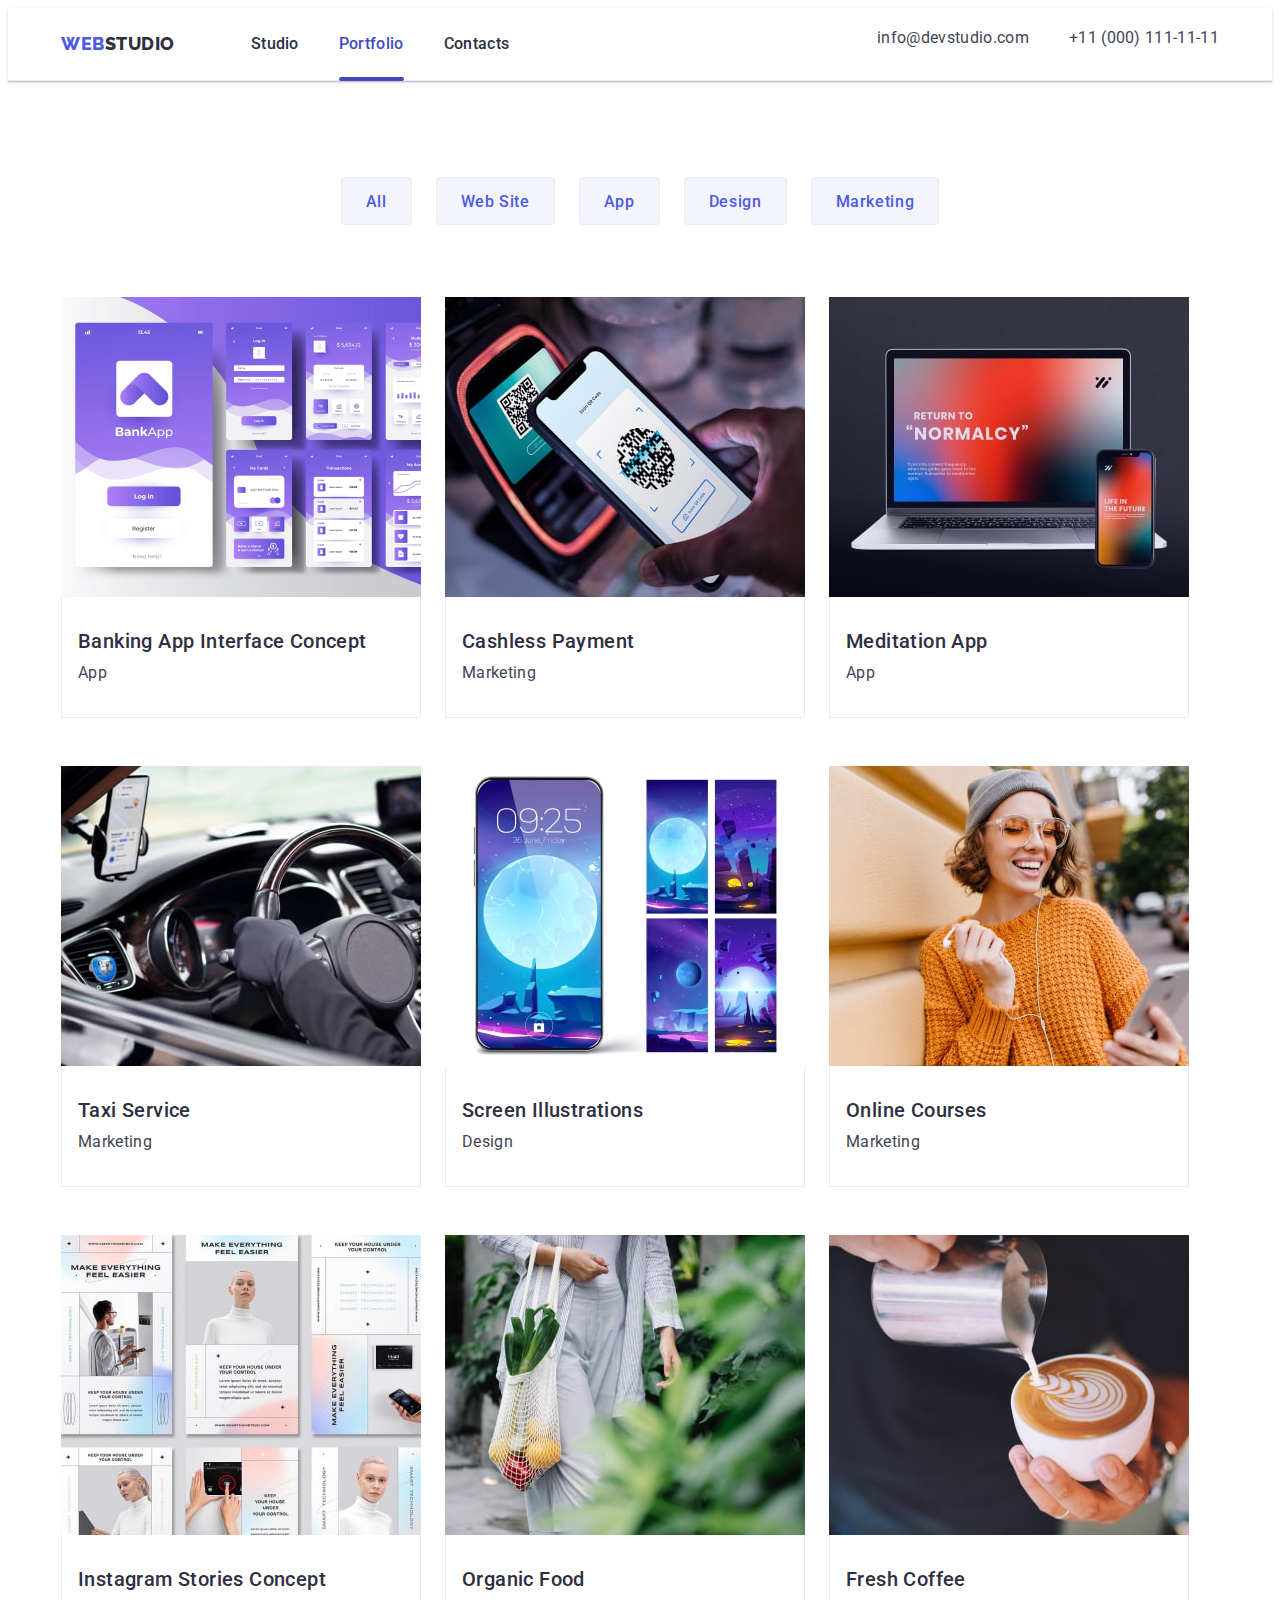
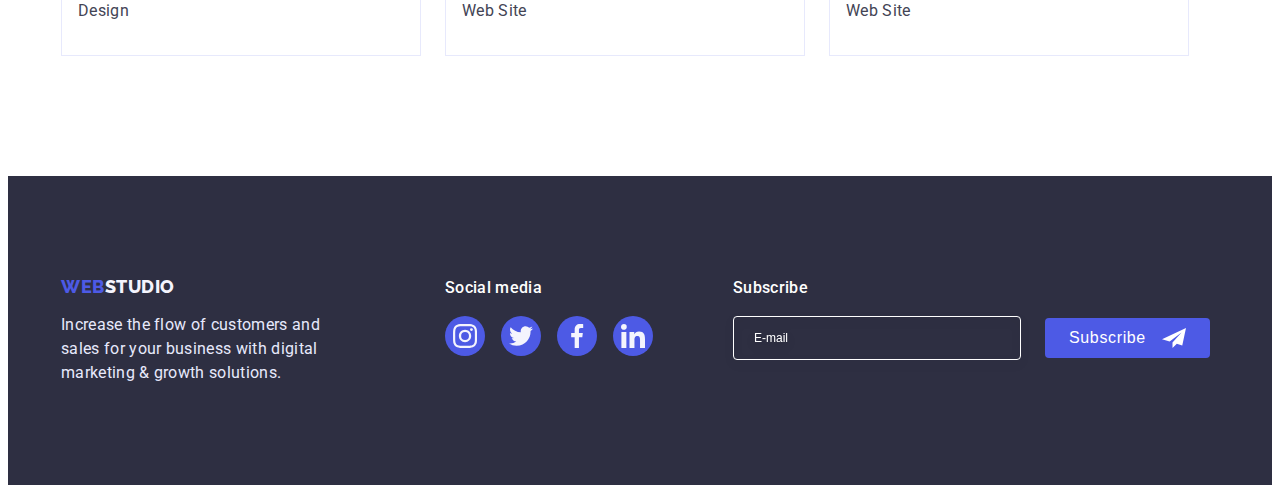
==== commit 9564137a: "portfolio" ====
--- a/portfolio.html
+++ b/portfolio.html
@@ -95,6 +95,187 @@
         </div>
     </header>
 
+<!-- BUTTON PORTFOLIO -->
+<main>
+    <section class="portfolio">
+        <div class="container">
+            <h1 class="visually-hidden">Portfolio</h1>
+            <ul class="filter-but  list">
+                <li><button class="portfolio-button" type="button">All</button></li>
+                <li><button class="portfolio-button" type="button">Web Site</button></li>
+                <li><button class="portfolio-button" type="button">App</button></li>
+                <li><button class="portfolio-button" type="button">Design</button></li>
+                <li><button class="portfolio-button" type="button">Marketing</button></li>
+            </uL>
+
+            <!-- SECTION PORTFOLIO  -->
+            <ul class="section-portfolio  list">
+                <li class="portfolio-list">
+                    <a href="#" class="portfolio-cards-link link">
+                        <div class="portfolio-wrap">
+                            <img src="./images/portfolio/banking_app.jpg" alt="Banking App" width="360" height="300">
+                            <p class="portfolio-cover-text">
+                                14 Stylish and User-Friendly App Design Concepts · Task Manager App · Calorie Tracker
+                                App · Exotic Fruit Ecommerce
+                                App ·
+                                Cloud Storage App
+                            </p>
+                        </div>
+                        <div class="portfolio-cards">
+                            <h2 class="portfolio-sub subtitle">Banking App Interface Concept</h2>
+                            <p class="portfolio-txt text">App</p>
+                        </div>
+                    </a>
+                </li>
+                <li class="portfolio-list">
+                    <a href="#" class="portfolio-cards-link link">
+                        <div class="portfolio-wrap">
+                            <img src="./images/portfolio/cashless.jpg" alt="Cashless Payment" width="360" height="300">
+                            <p class="portfolio-cover-text">
+                                14 Stylish and User-Friendly App Design Concepts · Task Manager App · Calorie Tracker
+                                App · Exotic Fruit Ecommerce
+                                App ·
+                                Cloud Storage App
+                            </p>
+                        </div>
+                        <div class="portfolio-cards">
+                            <h2 class="portfolio-sub subtitle">Cashless Payment</h2>
+                            <p class="portfolio-txt text">Marketing</p>
+                        </div>
+                    </a>
+                </li>
+                <li class="portfolio-list">
+                    <a href="#" class="portfolio-cards-link link">
+                        <div class="portfolio-wrap">
+                            <img src="./images/portfolio/meditaion_app.jpg" alt="Meditation App" width="360"
+                                height="300">
+                            <p class="portfolio-cover-text">
+                                14 Stylish and User-Friendly App Design Concepts · Task Manager App · Calorie Tracker
+                                App · Exotic Fruit Ecommerce
+                                App ·
+                                Cloud Storage App
+                            </p>
+                        </div>
+                        <div class="portfolio-cards">
+                            <h2 class="portfolio-sub subtitle">Meditation App</h2>
+                            <p class="portfolio-txt text">App</p>
+                        </div>
+                    </a>
+                </li>
+                <li class="portfolio-list">
+                    <a href="#" class="portfolio-cards-link link">
+                        <div class="portfolio-wrap">
+                            <img src="./images/portfolio/taxi_service.jpg" alt="Taxi Service" width="360" height="300">
+                            <p class="portfolio-cover-text">
+                                14 Stylish and User-Friendly App Design Concepts · Task Manager App · Calorie Tracker
+                                App · Exotic Fruit Ecommerce
+                                App ·
+                                Cloud Storage App
+                            </p>
+                        </div>
+                        <div class="portfolio-cards">
+                            <h2 class="portfolio-sub subtitle">Taxi Service</h2>
+                            <p class="portfolio-txt text">Marketing</p>
+                        </div>
+                    </a>
+                </li>
+                <li class="portfolio-list">
+                    <a href="#" class="portfolio-cards-link link">
+                        <div class="portfolio-wrap">
+                            <img src="./images/portfolio/screen_lllustrations.jpg" alt="Screen Illustrations"
+                                width="360" height="300">
+                            <p class="portfolio-cover-text">
+                                14 Stylish and User-Friendly App Design Concepts · Task Manager App · Calorie Tracker
+                                App · Exotic Fruit Ecommerce
+                                App ·
+                                Cloud Storage App
+                            </p>
+                        </div>
+                        <div class="portfolio-cards">
+                            <h2 class="portfolio-sub subtitle">Screen Illustrations</h2>
+                            <p class="portfolio-txt text">Design</p>
+                        </div>
+                    </a>
+                </li>
+                <li class="portfolio-list">
+                    <a href="#" class="portfolio-cards-link link">
+                        <div class="portfolio-wrap">
+                            <img src="./images/portfolio/online_courses.jpg" alt="Online Courses" width="360"
+                                height="300">
+                            <p class="portfolio-cover-text">
+                                14 Stylish and User-Friendly App Design Concepts · Task Manager App · Calorie Tracker
+                                App · Exotic Fruit Ecommerce
+                                App ·
+                                Cloud Storage App
+                            </p>
+                        </div>
+                        <div class="portfolio-cards">
+                            <h2 class="portfolio-sub subtitle">Online Courses</h2>
+                            <p class="portfolio-txt text">Marketing</p>
+                        </div>
+                    </a>
+                </li>
+                <li class="portfolio-list">
+                    <a href="#" class="portfolio-cards-link link">
+                        <div class="portfolio-wrap">
+                            <img src="./images/portfolio/instagram_stories.jpg" alt="Instagram Stories" width="360"
+                                height="300">
+                            <p class="portfolio-cover-text">
+                                14 Stylish and User-Friendly App Design Concepts · Task Manager App · Calorie Tracker
+                                App · Exotic Fruit Ecommerce
+                                App ·
+                                Cloud Storage App
+                            </p>
+                        </div>
+                        <div class="portfolio-cards">
+                            <h2 class="portfolio-sub subtitle">Instagram Stories Concept</h2>
+                            <p class="portfolio-txt text">Design</p>
+                        </div>
+                    </a>
+                </li>
+                <li class="portfolio-list">
+                    <a href="#" class="portfolio-cards-link link">
+                        <div class="portfolio-wrap">
+                            <img src="./images/portfolio/organic_food.jpg" alt="Organic Food" width="360" height="300">
+                            <p class="portfolio-cover-text">
+                                14 Stylish and User-Friendly App Design Concepts · Task Manager App · Calorie Tracker
+                                App · Exotic Fruit Ecommerce
+                                App ·
+                                Cloud Storage App
+                            </p>
+                        </div>
+                        <div class="portfolio-cards">
+                            <h2 class="portfolio-sub subtitle">Organic Food</h2>
+                            <p class="portfolio-txt text">Web Site</p>
+                        </div>
+                    </a>
+                </li>
+                <li class="portfolio-list">
+                    <a href="#" class="portfolio-cards-link link">
+                        <div class="portfolio-wrap">
+                            <img src="./images/portfolio/fresh_coffee.jpg" alt="Fresh Coffee" width="360" height="300">
+                            <p class="portfolio-cover-text">
+                                14 Stylish and User-Friendly App Design Concepts · Task Manager App · Calorie Tracker
+                                App · Exotic Fruit Ecommerce
+                                App ·
+                                Cloud Storage App
+                            </p>
+                        </div>
+                        <div class="portfolio-cards">
+                            <h2 class="portfolio-sub subtitle">Fresh Coffee</h2>
+                            <p class="portfolio-txt text">Web Site</p>
+                        </div>
+                    </a>
+                </li>
+            </ul>
+        </div>
+    </section>
+</main>
+
+
+
+ 
+    
 <!-- FOOTER -->
     <footer class="footer">
         <div class="footer-container-container container">
--- a/css/styles.css
+++ b/css/styles.css
@@ -1,4 +1,20 @@
 :root {
+    --tex-color:#434455;
+    --title-color:#2e2f42;
+    --background-color: #FFFFFF;
+    --hero-titel: #FFFFFF;
+    --portfolio-bg-focus: #FFFFFF;
+    --hero-bg-text: #FFFFFF;
+    --subtitle-color: #2e2f42;
+    --header-logo-hi: #2e2f42;
+    --header-item: #2e2f42;
+    --background-color-hero: #2e2f42;
+    --background-color-footer: #2e2f42;
+    --ocean-color: #404bbf;
+    --iris-color: #4D5AE5;
+    --cornflower: #E7E9FC;
+    --cloud: #f4f4fd;
+
     --body-color: #434455;
     --hero-tytle-color: #FFFFFF;
     --hero-btn-color: #FFFFFF;
@@ -119,7 +135,19 @@
     overflow: hidden;
 }
 
-
+.subtitle {
+    font-weight: 500;
+    font-size: 20px;
+    line-height: 1.2;
+    letter-spacing: 0.02em;
+    color: var(--subtitle-color);
+}
+.text { 
+    font-size: 16px;
+    line-height: 24px;
+    letter-spacing: 0.02em;
+    color: #434455;
+}
 /*********** HEADER ***********/
 
 .header {
@@ -1180,4 +1208,123 @@
 .btn-modal-send:hover,
 .btn-modal-send:focus {
     background-color: var(--btn-modal-send-bcgcolor-active);
+}
+
+/* *********************************************************** */
+/* *********************************************************** */
+/* *********************************************************** */
+
+
+/*********** PAGEST PORTFOLIO ***********/
+/*********** BUTTON PORTFOLIO ***********/
+.portfolio-filter {
+    margin-top: 96px;
+
+}
+
+.filter-but {
+
+    display: flex;
+    justify-content: center;
+    align-items: center;
+    gap: 24px;
+
+}
+
+.portfolio-button {
+    font-family: inherit;
+    font-style: normal;
+    font-weight: 500;
+    font-size: 16px;
+    line-height: 1.5;
+    text-align: center;
+    letter-spacing: 0.04em;
+    cursor: pointer;
+    background-color: var(--cloud);
+    color: var(--iris-color);
+
+    padding: 12px 24px;
+    height: 48px;
+    border: 1px solid var(--cornflower);
+    border-radius: 4px;
+    transition: background-color 250ms cubic-bezier(0.4, 0, 0.2, 1),
+        color 250ms cubic-bezier(0.4, 0, 0.2, 1),
+        border-color 250ms cubic-bezier(0.4, 0, 0.2, 1),
+        box-shadow 250ms cubic-bezier(0.4, 0, 0.2, 1);
+}
+
+.portfolio-button:hover,
+.portfolio-button:focus {
+    background-color: var(--ocean-color);
+    color: var(--portfolio-bg-focus);
+    border-color: transparent;
+    box-shadow: 0px 3px 1px rgba(0, 0, 0, 0.1), 0px 2px 1px rgba(0, 0, 0, 0.08), 0px 2px 2px rgba(0, 0, 0, 0.12);
+}
+
+/*********** SECTION PORTFOLIO ***********/
+.portfolio {
+    padding-top: 96px;
+    padding-bottom: 120px;
+}
+
+.section-portfolio {
+    margin-top: 72px;
+    display: flex;
+    flex-wrap: wrap;
+    row-gap: 48px;
+    column-gap: 24px;
+}
+
+.portfolio-cards-link {
+    display: block;
+    transition: box-shadow 250ms cubic-bezier(0.4, 0, 0.2, 1);
+}
+
+.portfolio-cards-link:hover .portfolio-cover-text {
+    transform: translateY(0);
+}
+
+
+.portfolio-cards-link:hover,
+.portfolio-cards-link:focus {
+
+    box-shadow: 0px 1px 6px rgba(46, 47, 66, 0.08),
+        0px 1px 1px rgba(46, 47, 66, 0.16),
+        0px 2px 1px rgba(46, 47, 66, 0.08)
+}
+
+.portfolio-cards {
+    border-right: 1px solid var(--cornflower);
+    border-bottom: 1px solid var(--cornflower);
+    border-left: 1px solid var(--cornflower);
+    padding: 32px 16px;
+
+}
+
+.portfolio-txt {
+    margin-top: 8px;
+}
+
+.portfolio-wrap {
+    position: relative;
+    overflow: hidden;
+}
+
+.portfolio-cover-text {
+    position: absolute;
+    width: 360px;
+    height: 300px;
+    left: 0px;
+    top: 0;
+
+    padding-top: 40px;
+    padding: 32px;
+    font-size: 16px;
+    line-height: 1.5;
+    color: var(--cloud);
+    background-color: var(--iris-color);
+    height: 100%;
+
+    transform: translateY(100%);
+    transition: transform 250ms cubic-bezier(0.4, 0, 0.2, 1);
 }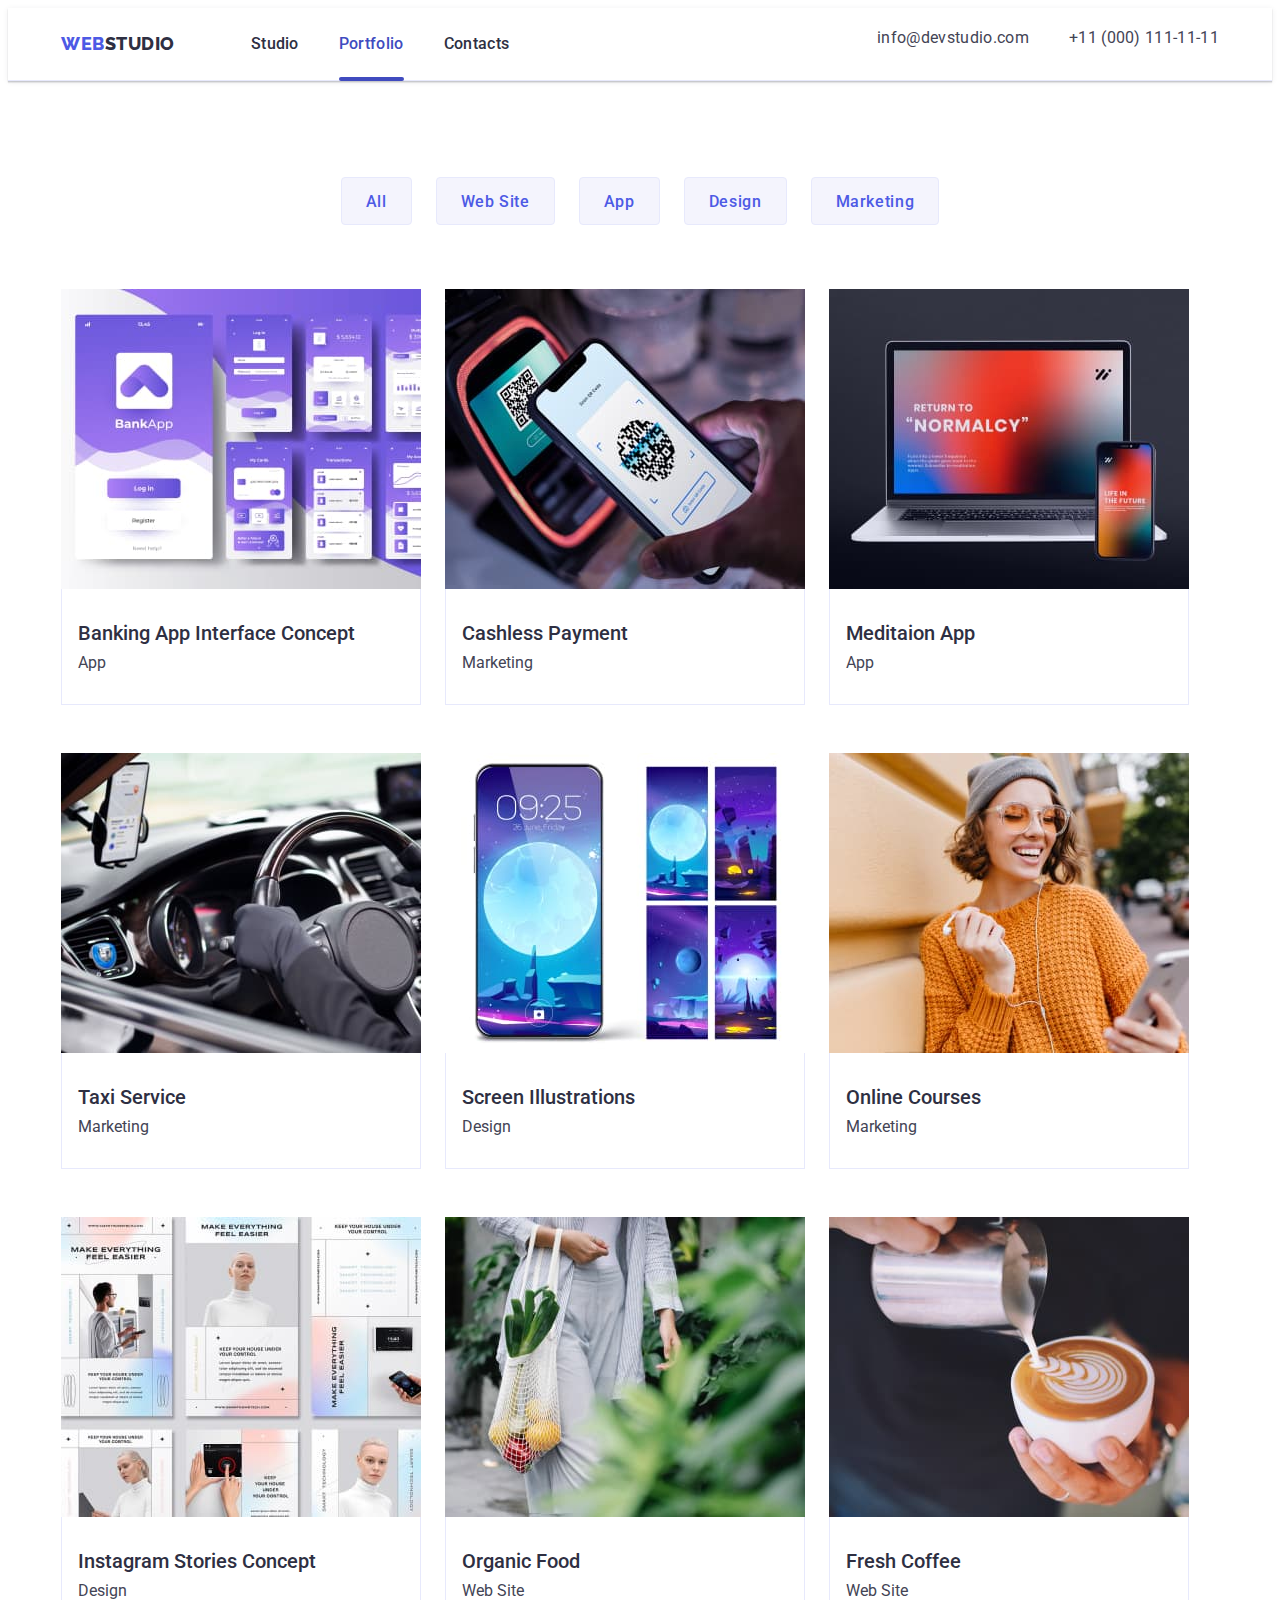
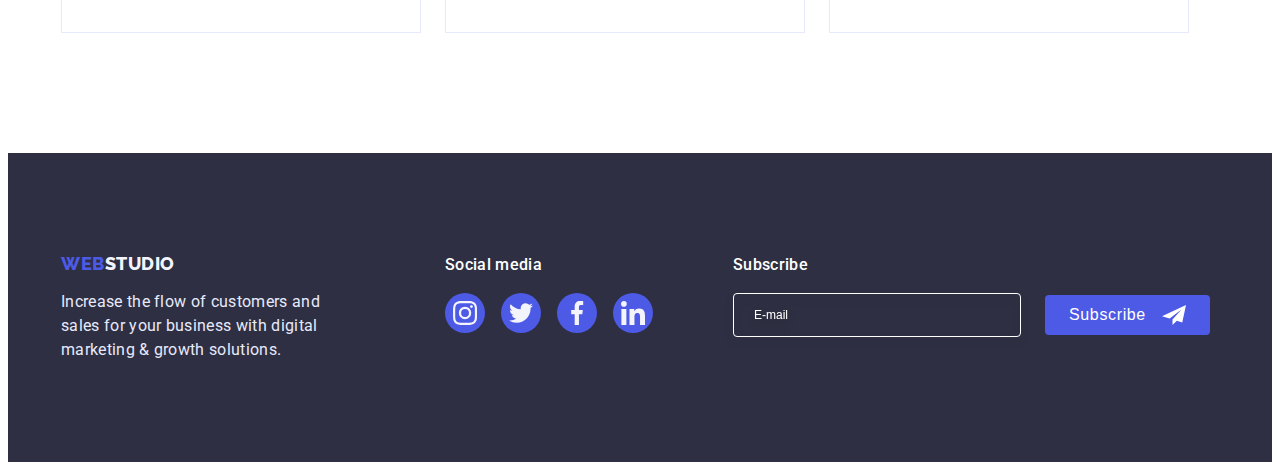
==== commit 64783870: "Portfolio" ====
--- a/portfolio.html
+++ b/portfolio.html
@@ -96,178 +96,202 @@
     </header>
 
 <!-- BUTTON PORTFOLIO -->
-<main>
-    <section class="portfolio">
-        <div class="container">
-            <h1 class="visually-hidden">Portfolio</h1>
-            <ul class="filter-but  list">
-                <li><button class="portfolio-button" type="button">All</button></li>
-                <li><button class="portfolio-button" type="button">Web Site</button></li>
-                <li><button class="portfolio-button" type="button">App</button></li>
-                <li><button class="portfolio-button" type="button">Design</button></li>
-                <li><button class="portfolio-button" type="button">Marketing</button></li>
-            </uL>
+<main class="navigator">
+    <section class="container">
+        <h1 hidden>navigator</h1>
+        <ul class="list navigator-but">
+            <li><button type="button" class="por-but">All</button></li>
+            <li><button type="button" class="por-but">Web Site</button></li>
+            <li><button type="button" class="por-but">App</button></li>
+            <li><button type="button" class="por-but">Design</button></li>
+            <li><button type="button" class="por-but">Marketing</button></li>
+        </ul>
 
             <!-- SECTION PORTFOLIO  -->
-            <ul class="section-portfolio  list">
-                <li class="portfolio-list">
-                    <a href="#" class="portfolio-cards-link link">
-                        <div class="portfolio-wrap">
-                            <img src="./images/portfolio/banking_app.jpg" alt="Banking App" width="360" height="300">
-                            <p class="portfolio-cover-text">
-                                14 Stylish and User-Friendly App Design Concepts · Task Manager App · Calorie Tracker
-                                App · Exotic Fruit Ecommerce
-                                App ·
-                                Cloud Storage App
-                            </p>
-                        </div>
-                        <div class="portfolio-cards">
-                            <h2 class="portfolio-sub subtitle">Banking App Interface Concept</h2>
-                            <p class="portfolio-txt text">App</p>
-                        </div>
-                    </a>
-                </li>
-                <li class="portfolio-list">
-                    <a href="#" class="portfolio-cards-link link">
-                        <div class="portfolio-wrap">
-                            <img src="./images/portfolio/cashless.jpg" alt="Cashless Payment" width="360" height="300">
-                            <p class="portfolio-cover-text">
-                                14 Stylish and User-Friendly App Design Concepts · Task Manager App · Calorie Tracker
-                                App · Exotic Fruit Ecommerce
-                                App ·
-                                Cloud Storage App
-                            </p>
-                        </div>
-                        <div class="portfolio-cards">
-                            <h2 class="portfolio-sub subtitle">Cashless Payment</h2>
-                            <p class="portfolio-txt text">Marketing</p>
-                        </div>
-                    </a>
-                </li>
-                <li class="portfolio-list">
-                    <a href="#" class="portfolio-cards-link link">
-                        <div class="portfolio-wrap">
-                            <img src="./images/portfolio/meditaion_app.jpg" alt="Meditation App" width="360"
-                                height="300">
-                            <p class="portfolio-cover-text">
-                                14 Stylish and User-Friendly App Design Concepts · Task Manager App · Calorie Tracker
-                                App · Exotic Fruit Ecommerce
-                                App ·
-                                Cloud Storage App
-                            </p>
-                        </div>
-                        <div class="portfolio-cards">
-                            <h2 class="portfolio-sub subtitle">Meditation App</h2>
-                            <p class="portfolio-txt text">App</p>
-                        </div>
-                    </a>
-                </li>
-                <li class="portfolio-list">
-                    <a href="#" class="portfolio-cards-link link">
-                        <div class="portfolio-wrap">
-                            <img src="./images/portfolio/taxi_service.jpg" alt="Taxi Service" width="360" height="300">
-                            <p class="portfolio-cover-text">
-                                14 Stylish and User-Friendly App Design Concepts · Task Manager App · Calorie Tracker
-                                App · Exotic Fruit Ecommerce
-                                App ·
-                                Cloud Storage App
-                            </p>
-                        </div>
-                        <div class="portfolio-cards">
-                            <h2 class="portfolio-sub subtitle">Taxi Service</h2>
-                            <p class="portfolio-txt text">Marketing</p>
-                        </div>
-                    </a>
-                </li>
-                <li class="portfolio-list">
-                    <a href="#" class="portfolio-cards-link link">
-                        <div class="portfolio-wrap">
-                            <img src="./images/portfolio/screen_lllustrations.jpg" alt="Screen Illustrations"
-                                width="360" height="300">
-                            <p class="portfolio-cover-text">
-                                14 Stylish and User-Friendly App Design Concepts · Task Manager App · Calorie Tracker
-                                App · Exotic Fruit Ecommerce
-                                App ·
-                                Cloud Storage App
-                            </p>
-                        </div>
-                        <div class="portfolio-cards">
-                            <h2 class="portfolio-sub subtitle">Screen Illustrations</h2>
-                            <p class="portfolio-txt text">Design</p>
-                        </div>
-                    </a>
-                </li>
-                <li class="portfolio-list">
-                    <a href="#" class="portfolio-cards-link link">
-                        <div class="portfolio-wrap">
-                            <img src="./images/portfolio/online_courses.jpg" alt="Online Courses" width="360"
-                                height="300">
-                            <p class="portfolio-cover-text">
-                                14 Stylish and User-Friendly App Design Concepts · Task Manager App · Calorie Tracker
-                                App · Exotic Fruit Ecommerce
-                                App ·
-                                Cloud Storage App
-                            </p>
-                        </div>
-                        <div class="portfolio-cards">
-                            <h2 class="portfolio-sub subtitle">Online Courses</h2>
-                            <p class="portfolio-txt text">Marketing</p>
-                        </div>
-                    </a>
-                </li>
-                <li class="portfolio-list">
-                    <a href="#" class="portfolio-cards-link link">
-                        <div class="portfolio-wrap">
-                            <img src="./images/portfolio/instagram_stories.jpg" alt="Instagram Stories" width="360"
-                                height="300">
-                            <p class="portfolio-cover-text">
-                                14 Stylish and User-Friendly App Design Concepts · Task Manager App · Calorie Tracker
-                                App · Exotic Fruit Ecommerce
-                                App ·
-                                Cloud Storage App
-                            </p>
-                        </div>
-                        <div class="portfolio-cards">
-                            <h2 class="portfolio-sub subtitle">Instagram Stories Concept</h2>
-                            <p class="portfolio-txt text">Design</p>
-                        </div>
-                    </a>
-                </li>
-                <li class="portfolio-list">
-                    <a href="#" class="portfolio-cards-link link">
-                        <div class="portfolio-wrap">
-                            <img src="./images/portfolio/organic_food.jpg" alt="Organic Food" width="360" height="300">
-                            <p class="portfolio-cover-text">
-                                14 Stylish and User-Friendly App Design Concepts · Task Manager App · Calorie Tracker
-                                App · Exotic Fruit Ecommerce
-                                App ·
-                                Cloud Storage App
-                            </p>
-                        </div>
-                        <div class="portfolio-cards">
-                            <h2 class="portfolio-sub subtitle">Organic Food</h2>
-                            <p class="portfolio-txt text">Web Site</p>
-                        </div>
-                    </a>
-                </li>
-                <li class="portfolio-list">
-                    <a href="#" class="portfolio-cards-link link">
-                        <div class="portfolio-wrap">
-                            <img src="./images/portfolio/fresh_coffee.jpg" alt="Fresh Coffee" width="360" height="300">
-                            <p class="portfolio-cover-text">
-                                14 Stylish and User-Friendly App Design Concepts · Task Manager App · Calorie Tracker
-                                App · Exotic Fruit Ecommerce
-                                App ·
-                                Cloud Storage App
-                            </p>
-                        </div>
-                        <div class="portfolio-cards">
-                            <h2 class="portfolio-sub subtitle">Fresh Coffee</h2>
-                            <p class="portfolio-txt text">Web Site</p>
-                        </div>
-                    </a>
-                </li>
-            </ul>
+        <ul class="list navigator-list">
+            <li>
+                <a href="./portfolio.html" class="link navigator-item">
+                    <div class="por-animativ">
+                        <picture>
+                            <source srcset="./images/img5_mob.jpg 1x,
+                            ./images/img5_mob_2x.jpg 2x" media="(max-width: 767px)" />
+                            <source srcset="./images/img5.jpg 1x,
+                            ./images/img5_2x.jpg 2x" media="(min-width: 768px)" />
+                            <img width="360" height="300" src="./images/img5.jpg" alt="Banking App Interface Concept"
+                                class="por-img" />
+                        </picture>
+                        <p class="por-animativ-text">14 Stylish and User-Friendly App Design Concepts · Task Manager App ·
+                            Calorie Tracker App · Exotic Fruit Ecommerce App · Cloud Storage App</p>
+                    </div>
+                    <div class="navigator-text-box">
+                        <h2 class="por-titel">Banking App Interface Concept</h2>
+                        <p class="por-paragraph">App</p>
+                    </div>
+                </a>
+            </li>
+            <li>
+                <a href="./portfolio.html" class="link navigator-item">
+                    <div class="por-animativ">
+                        <picture>
+                            <source srcset="./images/img6_mob.jpg 1x,
+                            ./images/img6_mob_2x.jpg 2x" media="(max-width: 767px)" />
+                            <source srcset="./images/img6.jpg 1x,
+                            ./images/img6_2x.jpg 2x" media="(min-width: 768px)" />
+                            <img width="360" height="300" src="./images/img6.jpg" alt="Banking App Interface Concept"
+                                class="por-img" />
+                        </picture>
+                        <p class="por-animativ-text">14 Stylish and User-Friendly App Design Concepts · Task Manager App ·
+                            Calorie Tracker App · Exotic Fruit Ecommerce App · Cloud Storage App</p>
+                    </div>
+                    <div class="navigator-text-box">
+                        <h2 class="por-titel">Cashless Payment</h2>
+                        <p class="por-paragraph">Marketing</p>
+                    </div>
+                </a>
+            </li>
+            <li>
+                <a href="./portfolio.html" class="link navigator-item">
+                    <div class="por-animativ">
+                        <picture>
+                            <source srcset="./images/img7_mob.jpg 1x,
+                            ./images/img7_mob_2x.jpg 2x" media="(max-width: 767px)" />
+                            <source srcset="./images/img7.jpg 1x,
+                            ./images/img7_2x.jpg 2x" media="(min-width: 768px)" />
+                            <img width="360" height="300" src="./images/img7.jpg" alt="Banking App Interface Concept"
+                                class="por-img" />
+                        </picture>
+                        <p class="por-animativ-text">14 Stylish and User-Friendly App Design Concepts · Task Manager App ·
+                            Calorie Tracker App · Exotic Fruit Ecommerce App · Cloud Storage App</p>
+                    </div>
+                    <div class="navigator-text-box">
+                        <h2 class="por-titel">Meditaion App</h2>
+                        <p class="por-paragraph">App</p>
+                    </div>
+                </a>
+            </li>
+            <li>
+                <a href="./portfolio.html" class="link navigator-item">
+                    <div class="por-animativ">
+                        <picture>
+                            <source srcset="./images/img8_mob.jpg 1x,
+                            ./images/img8_mob_2x.jpg 2x" media="(max-width: 767px)" />
+                            <source srcset="./images/img8.jpg 1x,
+                            ./images/img8_2x.jpg 2x" media="(min-width: 768px)" />
+                            <img width="360" height="300" src="./images/img8.jpg" alt="Banking App Interface Concept"
+                                class="por-img" />
+                        </picture>
+                        <p class="por-animativ-text">14 Stylish and User-Friendly App Design Concepts · Task Manager App ·
+                            Calorie Tracker App · Exotic Fruit Ecommerce App · Cloud Storage App</p>
+                    </div>
+                    <div class="navigator-text-box">
+                        <h2 class="por-titel">Taxi Service</h2>
+                        <p class="por-paragraph">Marketing</p>
+                    </div>
+                </a>
+            </li>
+            <li>
+                <a href="./portfolio.html" class="link navigator-item">
+                    <div class="por-animativ">
+                        <picture>
+                            <source srcset="./images/img9_mob.jpg 1x,
+                            ./images/img9_mob_2x.jpg 2x" media="(max-width: 767px)" />
+                            <source srcset="./images/img9.jpg 1x,
+                            ./images/img9_2x.jpg 2x" media="(min-width: 768px)" />
+                            <img width="360" height="300" src="./images/img9.jpg" alt="Banking App Interface Concept"
+                                class="por-img" />
+                        </picture>
+                        <p class="por-animativ-text">14 Stylish and User-Friendly App Design Concepts · Task Manager App ·
+                            Calorie Tracker App · Exotic Fruit Ecommerce App · Cloud Storage App</p>
+                    </div>
+                    <div class="navigator-text-box">
+                        <h2 class="por-titel">Screen Illustrations</h2>
+                        <p class="por-paragraph">Design</p>
+                    </div>
+                </a>
+            </li>
+            <li>
+                <a href="./portfolio.html" class="link navigator-item">
+                    <div class="por-animativ">
+                        <picture>
+                            <source srcset="./images/img10_mob.jpg 1x,
+                            ./images/img10_mob_2x.jpg 2x" media="(max-width: 767px)" />
+                            <source srcset="./images/img10.jpg 1x,
+                            ./images/img10_2x.jpg 2x" media="(min-width: 768px)" />
+                            <img width="360" height="300" src="./images/img10.jpg" alt="Banking App Interface Concept"
+                                class="por-img" />
+                        </picture>
+                        <p class="por-animativ-text">14 Stylish and User-Friendly App Design Concepts · Task Manager App ·
+                            Calorie Tracker App · Exotic Fruit Ecommerce App · Cloud Storage App</p>
+                    </div>
+                    <div class="navigator-text-box">
+                        <h2 class="por-titel">Online Courses</h2>
+                        <p class="por-paragraph">Marketing</p>
+                    </div>
+                </a>
+            </li>
+            <li>
+                <a href="./portfolio.html" class="link navigator-item">
+                    <div class="por-animativ">
+                        <picture>
+                            <source srcset="./images/img11_mob.jpg 1x,
+                            ./images/img11_mob_2x.jpg 2x" media="(max-width: 767px)" />
+                            <source srcset="./images/img11.jpg 1x,
+                            ./images/img11_2x.jpg 2x" media="(min-width: 768px)" />
+                            <img width="360" height="300" src="./images/img11.jpg" alt="Banking App Interface Concept"
+                                class="por-img" />
+                        </picture>
+                        <p class="por-animativ-text">14 Stylish and User-Friendly App Design Concepts · Task Manager App ·
+                            Calorie Tracker App · Exotic Fruit Ecommerce App · Cloud Storage App</p>
+                    </div>
+                    <div class="navigator-text-box">
+                        <h2 class="por-titel">Instagram Stories Concept</h2>
+                        <p class="por-paragraph">Design</p>
+                    </div>
+                </a>
+            </li>
+            <li>
+                <a href="./portfolio.html" class="link navigator-item">
+                    <div class="por-animativ">
+                        <picture>
+                            <source srcset="./images/img12_mob.jpg 1x,
+                            ./images/img12_mob_2x.jpg 2x" media="(max-width: 767px)" />
+                            <source srcset="./images/img12.jpg 1x,
+                            ./images/img12_2x.jpg 2x" media="(min-width: 768px)" />
+                            <img width="360" height="300" src="./images/img12.jpg" alt="Banking App Interface Concept"
+                                class="por-img" />
+                        </picture>
+                        <p class="por-animativ-text">14 Stylish and User-Friendly App Design Concepts · Task Manager App ·
+                            Calorie Tracker App · Exotic Fruit Ecommerce App · Cloud Storage App</p>
+                    </div>
+                    <div class="navigator-text-box">
+                        <h2 class="por-titel">Organic Food</h2>
+                        <p class="por-paragraph">Web Site</p>
+                    </div>
+                </a>
+            </li>
+            <li>
+                <a href="./portfolio.html" class="link navigator-item">
+                    <div class="por-animativ">
+                        <picture>
+                            <source srcset="./images/img13_mob.jpg 1x,
+                            ./images/img13_mob_2x.jpg 2x" media="(max-width: 767px)" />
+                            <source srcset="./images/img13.jpg 1x,
+                            ./images/img13_2x.jpg 2x" media="(min-width: 768px)" />
+                            <img width="360" height="300" src="./images/img13.jpg" alt="Banking App Interface Concept"
+                                class="por-img" />
+                        </picture>
+                        <p class="por-animativ-text">14 Stylish and User-Friendly App Design Concepts · Task Manager App ·
+                            Calorie Tracker App · Exotic Fruit Ecommerce App · Cloud Storage App</p>
+                    </div>
+                    <div class="navigator-text-box">
+                        <h2 class="por-titel">Fresh Coffee</h2>
+                        <p class="por-paragraph">Web Site</p>
+                    </div>
+                </a>
+            </li>
+        </ul>
+        </section>
+        </main>
         </div>
     </section>
 </main>
--- a/css/styles.css
+++ b/css/styles.css
@@ -1,4 +1,24 @@
 :root {
+    --titel-text-color: #434455;
+    --footer-text-color: #E7E9FC;
+    --primary-text-color: #2E2F42;
+    --herov-text-color: #FFFFFF;
+    --btn-fon-text-color: #4D5AE5;
+    --indx-fon-color: #E5E5E5;
+    --tem-logo-color: #F4F4FD;
+    --link-icon-btn: #404BBF;
+    --fut-icov: rgba(255, 255, 255, 0.1);
+    --cust-icov: linear-gradient(rgba(46, 47, 66, 0.7), rgba(46, 47, 66, 0.7));
+    --fut-icon-hov: #31D0AA;
+    --cust-icon-bor: #8E8F99;
+    --tra: 250ms cubic-bezier(0.4, 0, 0.2, 1);
+    --modal-fon: rgba(46, 47, 66, 0.4);
+    --modal-bc: #FCFCFC;
+    --modal-bor: rgba(0, 0, 0, 0.1);
+    --modal-input: rgba(33, 33, 33, 0.2);
+    --footer-input:  rgba(255, 255, 255, 0.3);;
+   
+
     --tex-color:#434455;
     --title-color:#2e2f42;
     --background-color: #FFFFFF;
@@ -1216,22 +1236,73 @@
 
 
 /*********** PAGEST PORTFOLIO ***********/
-/*********** BUTTON PORTFOLIO ***********/
-.portfolio-filter {
-    margin-top: 96px;
-
-}
-
-.filter-but {
-
-    display: flex;
-    justify-content: center;
-    align-items: center;
-    gap: 24px;
-
-}
-
-.portfolio-button {
+
+
+.herov-btn:hover,
+.herov-btn:focus,
+.herov-btn:visited {
+    background-color: var(--link-icon-btn);
+}
+
+.navigator-text-box {
+    border-right: 1px solid var(--cornflower);
+    border-bottom: 1px solid var(--cornflower);
+    border-left: 1px solid var(--cornflower);
+    padding: 32px 16px;
+}
+
+.navigator-text-box:hover,
+.navigator-text-box:focus {
+
+    box-shadow: 0px 1px 6px rgba(46, 47, 66, 0.08),
+        0px 1px 1px rgba(46, 47, 66, 0.16),
+        0px 2px 1px rgba(46, 47, 66, 0.08)
+}
+
+.navigator-item {
+    display: block;
+    transition: box-shadow 250ms cubic-bezier(0.4, 0, 0.2, 1);
+
+}
+
+
+.por-animativ-text {
+     position: absolute;
+    width: 360px;
+    height: 300px;
+    left: 0px;
+    top: 0;
+
+    padding-top: 40px;
+    padding: 32px;
+    font-size: 16px;
+    line-height: 1.5;
+    color: var(--cloud);
+    background-color: var(--iris-color);
+    height: 100%;
+
+    transform: translateY(100%);
+    transition: transform 250ms cubic-bezier(0.4, 0, 0.2, 1);
+
+}
+
+/* .portfolio-cards-link:hover .por-animativ-text {
+    transform: translateY(0);
+} */
+
+.navigator-item:hover,
+.navigator-item:focus {
+    box-shadow: 0px 1px 6px rgba(46, 47, 66, 0.08),
+            0px 1px 1px rgba(46, 47, 66, 0.16),
+            0px 2px 1px rgba(46, 47, 66, 0.08)
+}
+
+.navigator-item:hover .por-animativ-text,
+.navigator-item:focus .por-animativ-text {
+    transform: translateY(0);
+}
+
+.por-but {
     font-family: inherit;
     font-style: normal;
     font-weight: 500;
@@ -1253,78 +1324,10 @@
         box-shadow 250ms cubic-bezier(0.4, 0, 0.2, 1);
 }
 
-.portfolio-button:hover,
-.portfolio-button:focus {
+.por-but:hover,
+.por-but:focus {
     background-color: var(--ocean-color);
     color: var(--portfolio-bg-focus);
     border-color: transparent;
     box-shadow: 0px 3px 1px rgba(0, 0, 0, 0.1), 0px 2px 1px rgba(0, 0, 0, 0.08), 0px 2px 2px rgba(0, 0, 0, 0.12);
-}
-
-/*********** SECTION PORTFOLIO ***********/
-.portfolio {
-    padding-top: 96px;
-    padding-bottom: 120px;
-}
-
-.section-portfolio {
-    margin-top: 72px;
-    display: flex;
-    flex-wrap: wrap;
-    row-gap: 48px;
-    column-gap: 24px;
-}
-
-.portfolio-cards-link {
-    display: block;
-    transition: box-shadow 250ms cubic-bezier(0.4, 0, 0.2, 1);
-}
-
-.portfolio-cards-link:hover .portfolio-cover-text {
-    transform: translateY(0);
-}
-
-
-.portfolio-cards-link:hover,
-.portfolio-cards-link:focus {
-
-    box-shadow: 0px 1px 6px rgba(46, 47, 66, 0.08),
-        0px 1px 1px rgba(46, 47, 66, 0.16),
-        0px 2px 1px rgba(46, 47, 66, 0.08)
-}
-
-.portfolio-cards {
-    border-right: 1px solid var(--cornflower);
-    border-bottom: 1px solid var(--cornflower);
-    border-left: 1px solid var(--cornflower);
-    padding: 32px 16px;
-
-}
-
-.portfolio-txt {
-    margin-top: 8px;
-}
-
-.portfolio-wrap {
-    position: relative;
-    overflow: hidden;
-}
-
-.portfolio-cover-text {
-    position: absolute;
-    width: 360px;
-    height: 300px;
-    left: 0px;
-    top: 0;
-
-    padding-top: 40px;
-    padding: 32px;
-    font-size: 16px;
-    line-height: 1.5;
-    color: var(--cloud);
-    background-color: var(--iris-color);
-    height: 100%;
-
-    transform: translateY(100%);
-    transition: transform 250ms cubic-bezier(0.4, 0, 0.2, 1);
 }--- a/css/media.css
+++ b/css/media.css
@@ -11,7 +11,55 @@
      .mob-menu-tel-link {
         font-size: 20px;
     }
-
+/*********** PAGEST PORTFOLIO ***********/
+.navigator {
+    padding-top: 48px;
+    padding-bottom: 48px;
+}
+
+.navigator-but {
+    display: flex;
+    gap: 16px 24px;
+    flex-wrap: wrap;
+    margin-bottom: 48px;
+}
+
+
+
+
+
+.navigator-list {
+    display: flex;
+    gap: 48px;
+    flex-wrap: wrap;
+    justify-content: center;
+}
+
+
+
+.por-img {
+    width: 100%;
+    position: relative;
+}
+
+.por-titel {
+    font-weight: 500;
+    font-size: 20px;
+    line-height: 1.2;
+    color: var(--primary-text-color);
+    margin-bottom: 8px;
+}
+
+.por-paragraph {
+    color: var(--titel-text-color);
+}
+
+.por-animativ {
+    position: relative;
+    overflow: hidden;
+
+
+}
 }
 
 @media screen and (min-width: 428px) {
@@ -29,7 +77,57 @@
          .mob-menu-tel-link {
              font-size: 36px;
          }
-     
+/* ********** PAGEST PORTFOLIO **********
+.navigator {
+    padding-top: 48px;
+    padding-bottom: 48px;
+}
+
+.navigator-but {
+    display: flex;
+    gap: 16px 24px;
+    flex-wrap: wrap;
+    margin-bottom: 48px;
+}
+
+
+
+
+
+.navigator-list {
+    display: flex;
+    gap: 48px;
+    flex-wrap: wrap;
+    justify-content: center;
+}
+
+
+
+.por-img {
+    width: 100%;
+    position: relative;
+}
+
+.por-titel {
+    font-weight: 500;
+    font-size: 20px;
+    line-height: 1.2;
+    color: var(--primary-text-color);
+    margin-bottom: 8px;
+}
+
+.por-paragraph {
+    color: var(--titel-text-color);
+}
+
+.por-animativ {
+    position: relative;
+    overflow: hidden;
+
+
+} */
+
+
 
 }
 
@@ -278,6 +376,23 @@
     .subscribe-btn {
         margin-top: 0;
     }
+
+/*********** PAGEST PORTFOLIO ***********/
+    .navigator{
+        padding-top: 64px;
+        padding-bottom: 96px;
+    }
+    .navigator-but{
+        justify-content: center;
+        margin-bottom: 64px;
+    }
+    .navigator-list{
+        gap: 72px 16px;
+        justify-content: start;
+    }
+
+
+
 }
 
 
@@ -538,5 +653,14 @@
             opacity: 1;
 
         }
+/*********** PAGEST PORTFOLIO ***********/
+        .navigator {
+            padding-top: 96px;
+            padding-bottom: 120px;
+        }
     
+        .navigator-list {
+            gap: 48px 24px;
+        }
+
 }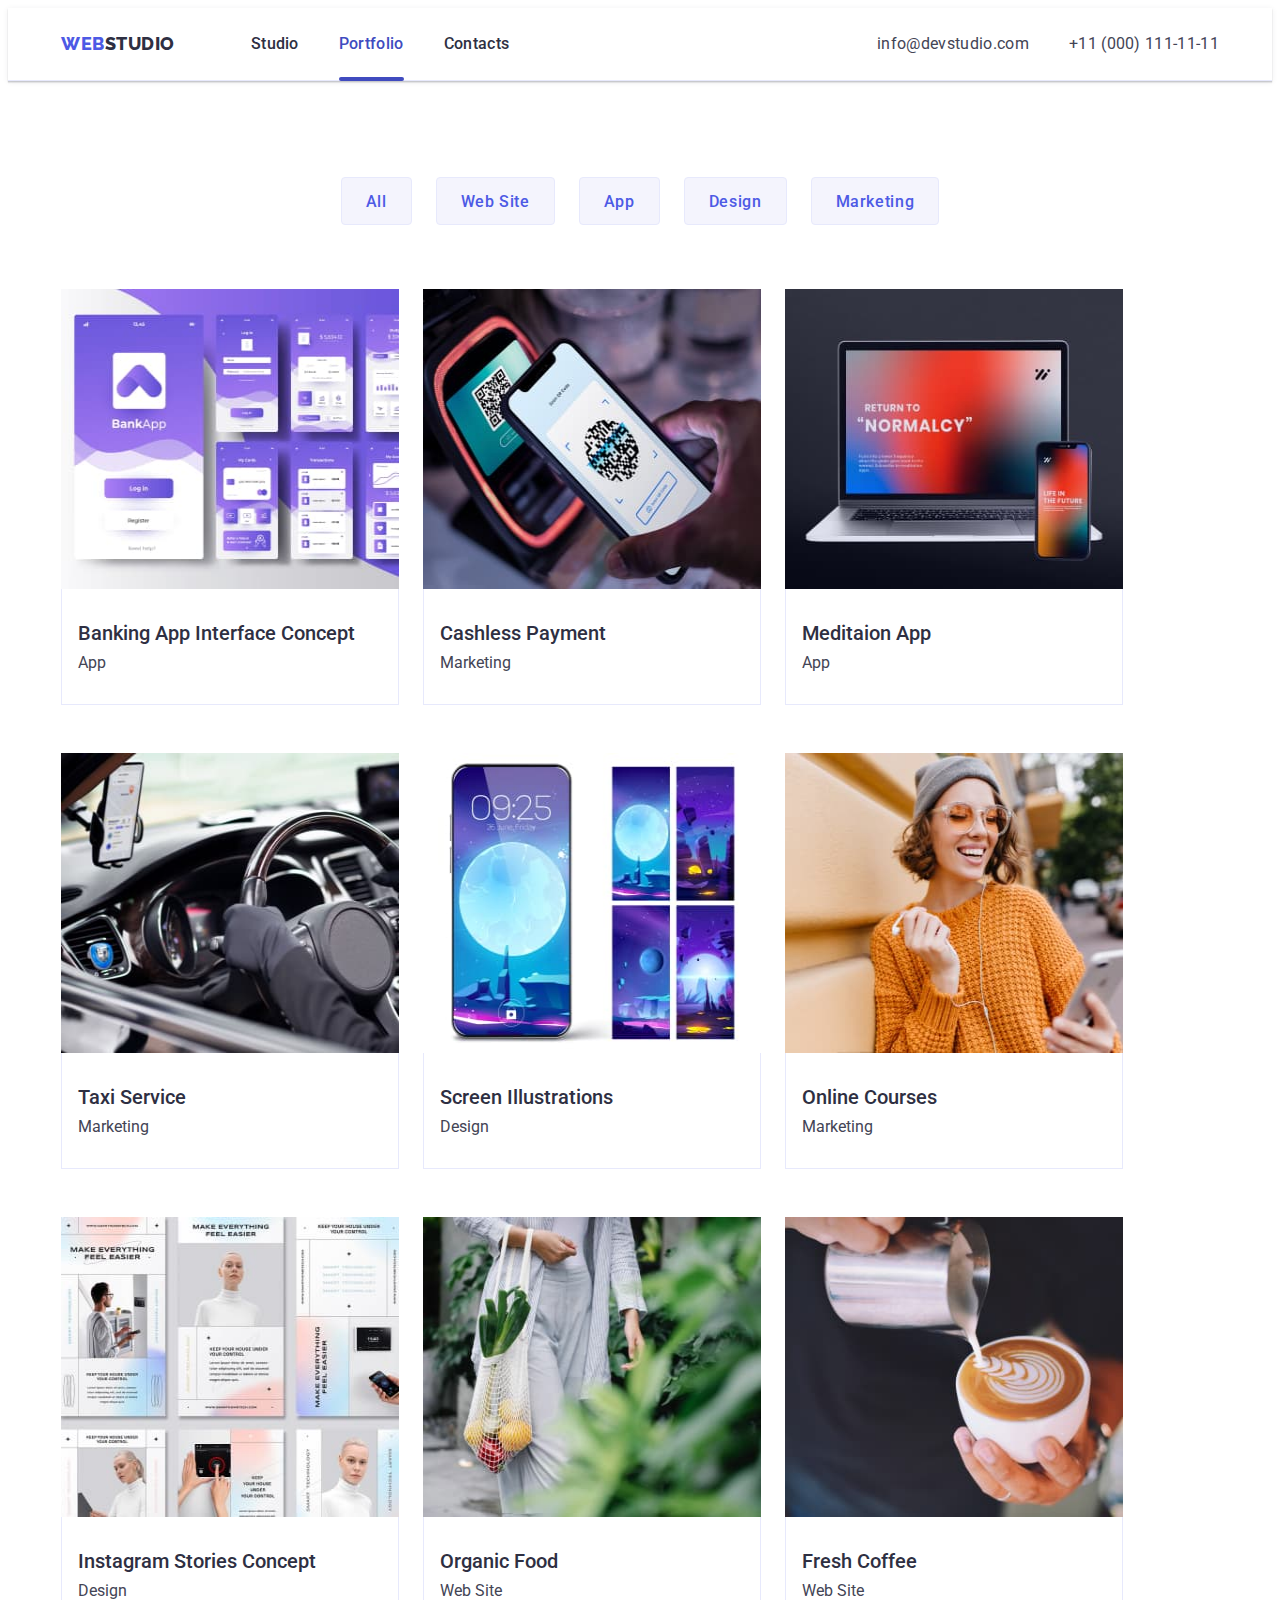
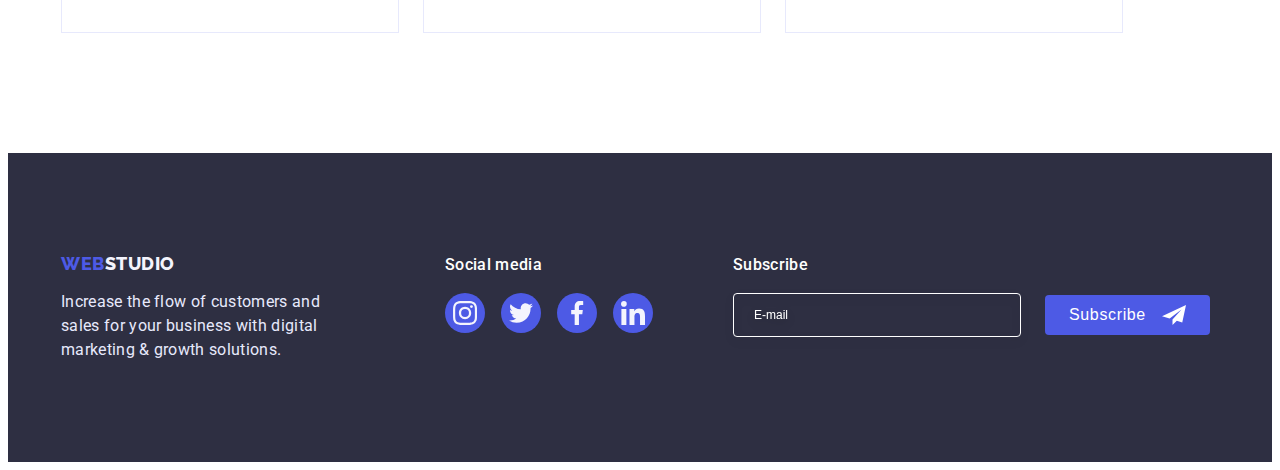
==== commit 6ebf70f6: "portfolio" ====
--- a/portfolio.html
+++ b/portfolio.html
@@ -109,7 +109,7 @@
 
             <!-- SECTION PORTFOLIO  -->
         <ul class="list navigator-list">
-            <li>
+            <li class="navigator-li">
                 <a href="./portfolio.html" class="link navigator-item">
                     <div class="por-animativ">
                         <picture>
@@ -129,7 +129,7 @@
                     </div>
                 </a>
             </li>
-            <li>
+            <li class="navigator-li">
                 <a href="./portfolio.html" class="link navigator-item">
                     <div class="por-animativ">
                         <picture>
@@ -149,7 +149,7 @@
                     </div>
                 </a>
             </li>
-            <li>
+            <li class="navigator-li">
                 <a href="./portfolio.html" class="link navigator-item">
                     <div class="por-animativ">
                         <picture>
@@ -169,7 +169,7 @@
                     </div>
                 </a>
             </li>
-            <li>
+            <li class="navigator-li">
                 <a href="./portfolio.html" class="link navigator-item">
                     <div class="por-animativ">
                         <picture>
@@ -189,7 +189,7 @@
                     </div>
                 </a>
             </li>
-            <li>
+            <li class="navigator-li">
                 <a href="./portfolio.html" class="link navigator-item">
                     <div class="por-animativ">
                         <picture>
@@ -209,7 +209,7 @@
                     </div>
                 </a>
             </li>
-            <li>
+            <li class="navigator-li">
                 <a href="./portfolio.html" class="link navigator-item">
                     <div class="por-animativ">
                         <picture>
@@ -229,7 +229,7 @@
                     </div>
                 </a>
             </li>
-            <li>
+            <li class="navigator-li">
                 <a href="./portfolio.html" class="link navigator-item">
                     <div class="por-animativ">
                         <picture>
@@ -249,7 +249,7 @@
                     </div>
                 </a>
             </li>
-            <li>
+            <li class="navigator-li">
                 <a href="./portfolio.html" class="link navigator-item">
                     <div class="por-animativ">
                         <picture>
@@ -269,7 +269,7 @@
                     </div>
                 </a>
             </li>
-            <li>
+            <li class="navigator-li">
                 <a href="./portfolio.html" class="link navigator-item">
                     <div class="por-animativ">
                         <picture>
--- a/css/media.css
+++ b/css/media.css
@@ -1,7 +1,7 @@
 
 @media screen and (min-width: 320px) {
     .subscribe-input {
-        width: 320px;
+        width: 264px;
         }
         .mob-menu-social-list {
              display: flex;
@@ -135,9 +135,9 @@
     .container {
         width: 768px;
     }
-    .header-adress {
+    /* .header-adress {
         margin-bottom: 12px;
-    }
+    } */
 
 
     /**---------HERO---------*/
@@ -202,7 +202,7 @@
     .adress-list {
         display: flex;
         flex-direction: column;
-        column-gap: 6px;
+        gap: 12px;
     }
 
     .header-adress-link {
@@ -387,9 +387,13 @@
         margin-bottom: 64px;
     }
     .navigator-list{
-        gap: 72px 16px;
+        gap: 72px 24px;
         justify-content: start;
-    }
+        
+    }
+        .navigator-li {
+            width: calc(50% - 12px);
+        }
 
 
 
@@ -399,10 +403,10 @@
 
 
 @media screen and (min-width: 768px) and (max-width: 1158px) {
-    .header-adress:first-child {
+    /* .header-adress:first-child {
         margin-bottom: 12px;
         
-    }
+    } */
 
          .container-container {
              width: 582px;
@@ -663,4 +667,8 @@
             gap: 48px 24px;
         }
 
+         .navigator-li {
+           width: calc((100% - 144px) / 3);
+        }
+
 }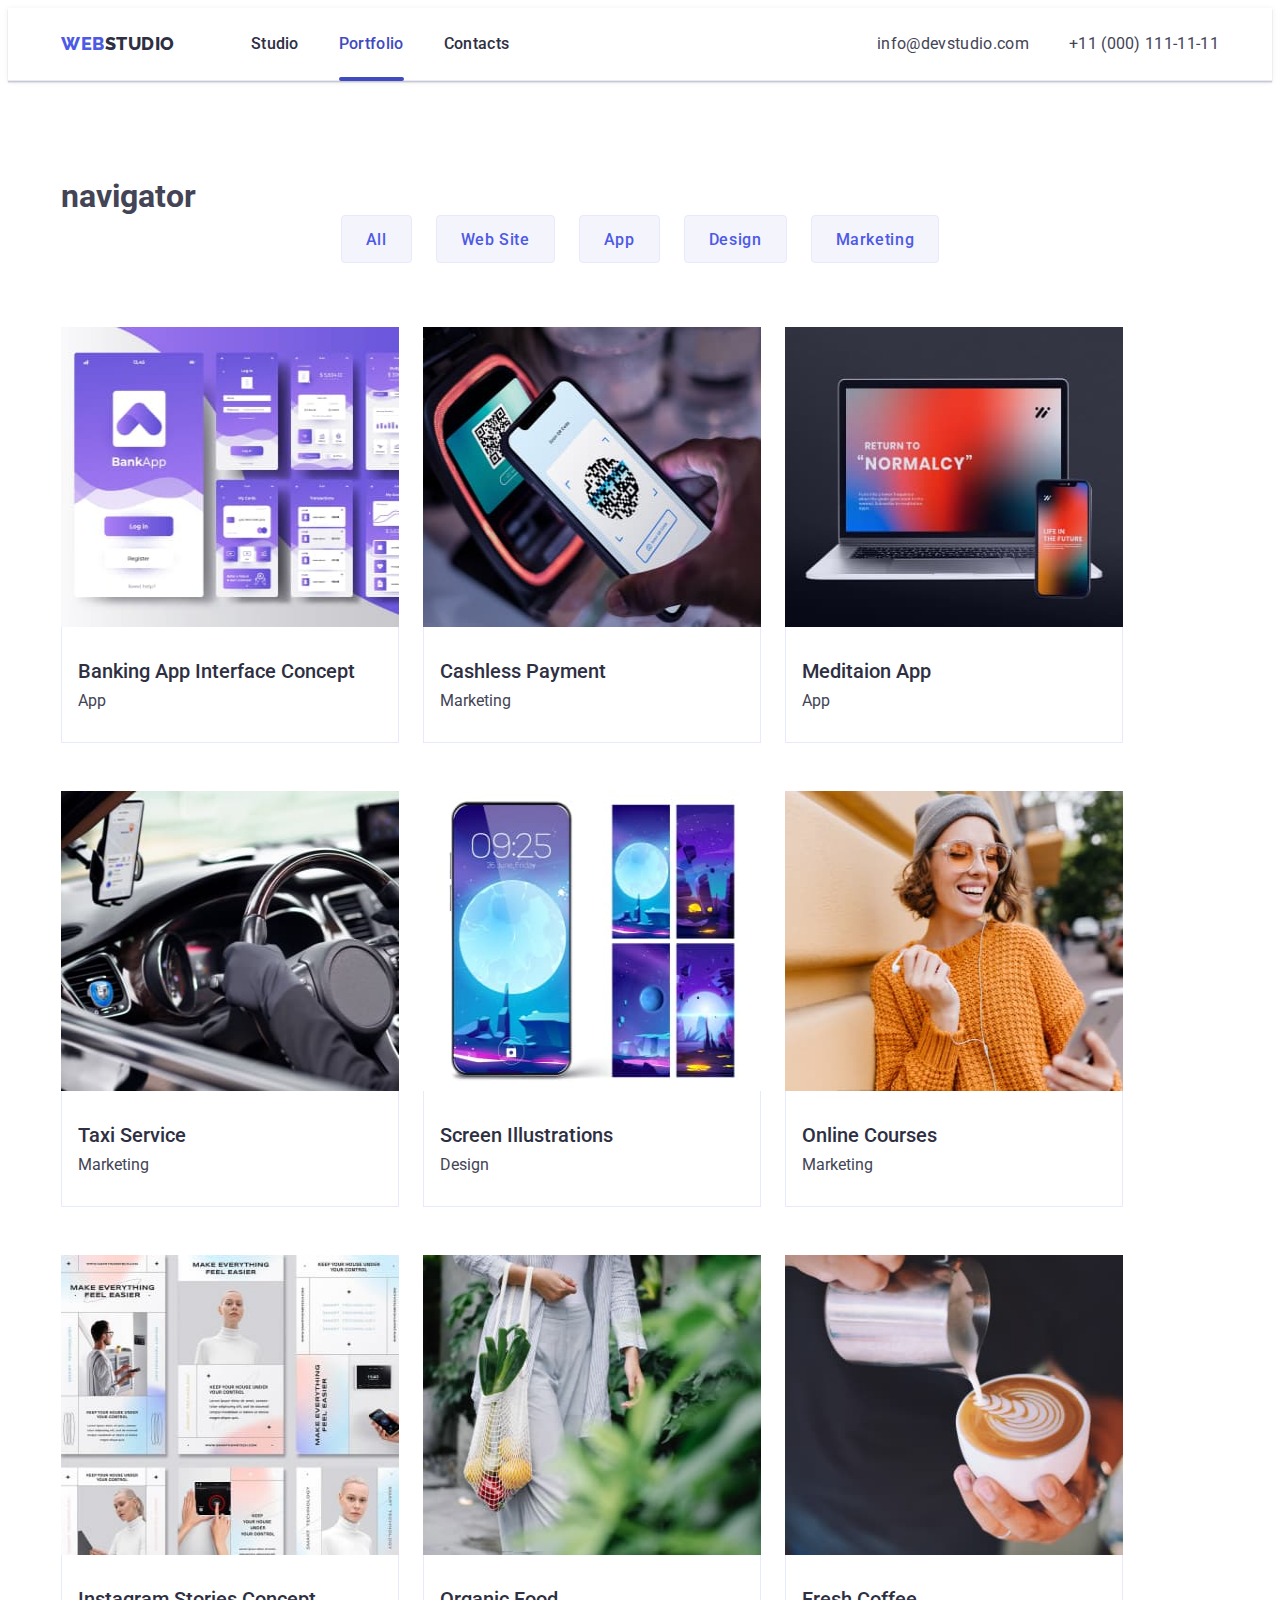
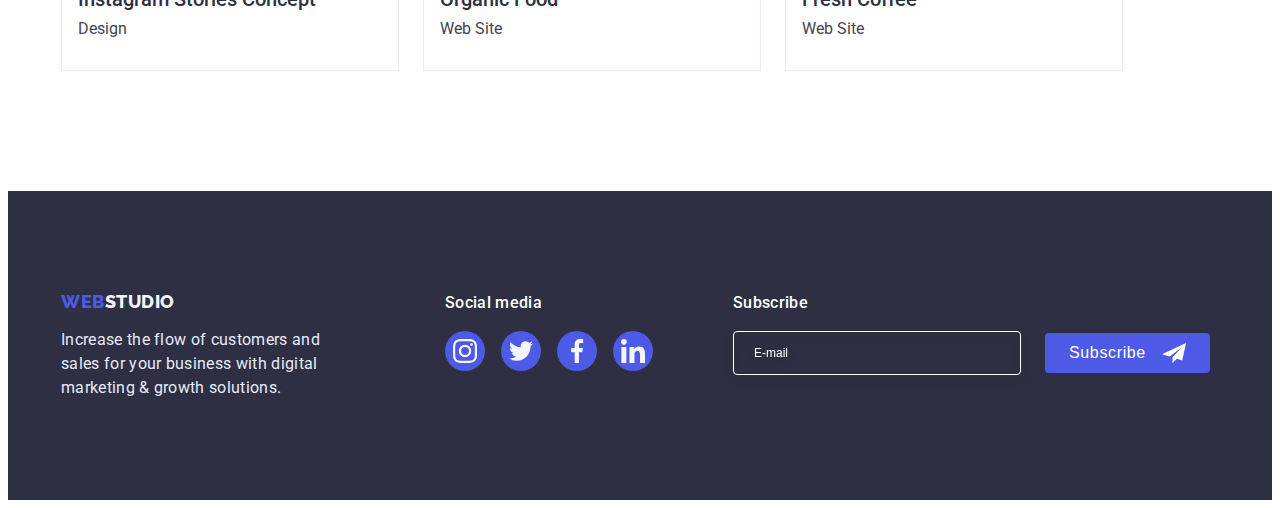
==== commit 7d4eb0f8: "Update portfolio.html" ====
--- a/portfolio.html
+++ b/portfolio.html
@@ -98,7 +98,7 @@
 <!-- BUTTON PORTFOLIO -->
 <main class="navigator">
     <section class="container">
-        <h1 hidden>navigator</h1>
+        <h1 visually-hidden>navigator</h1>
         <ul class="list navigator-but">
             <li><button type="button" class="por-but">All</button></li>
             <li><button type="button" class="por-but">Web Site</button></li>
@@ -291,9 +291,6 @@
             </li>
         </ul>
         </section>
-        </main>
-        </div>
-    </section>
 </main>
 
 
